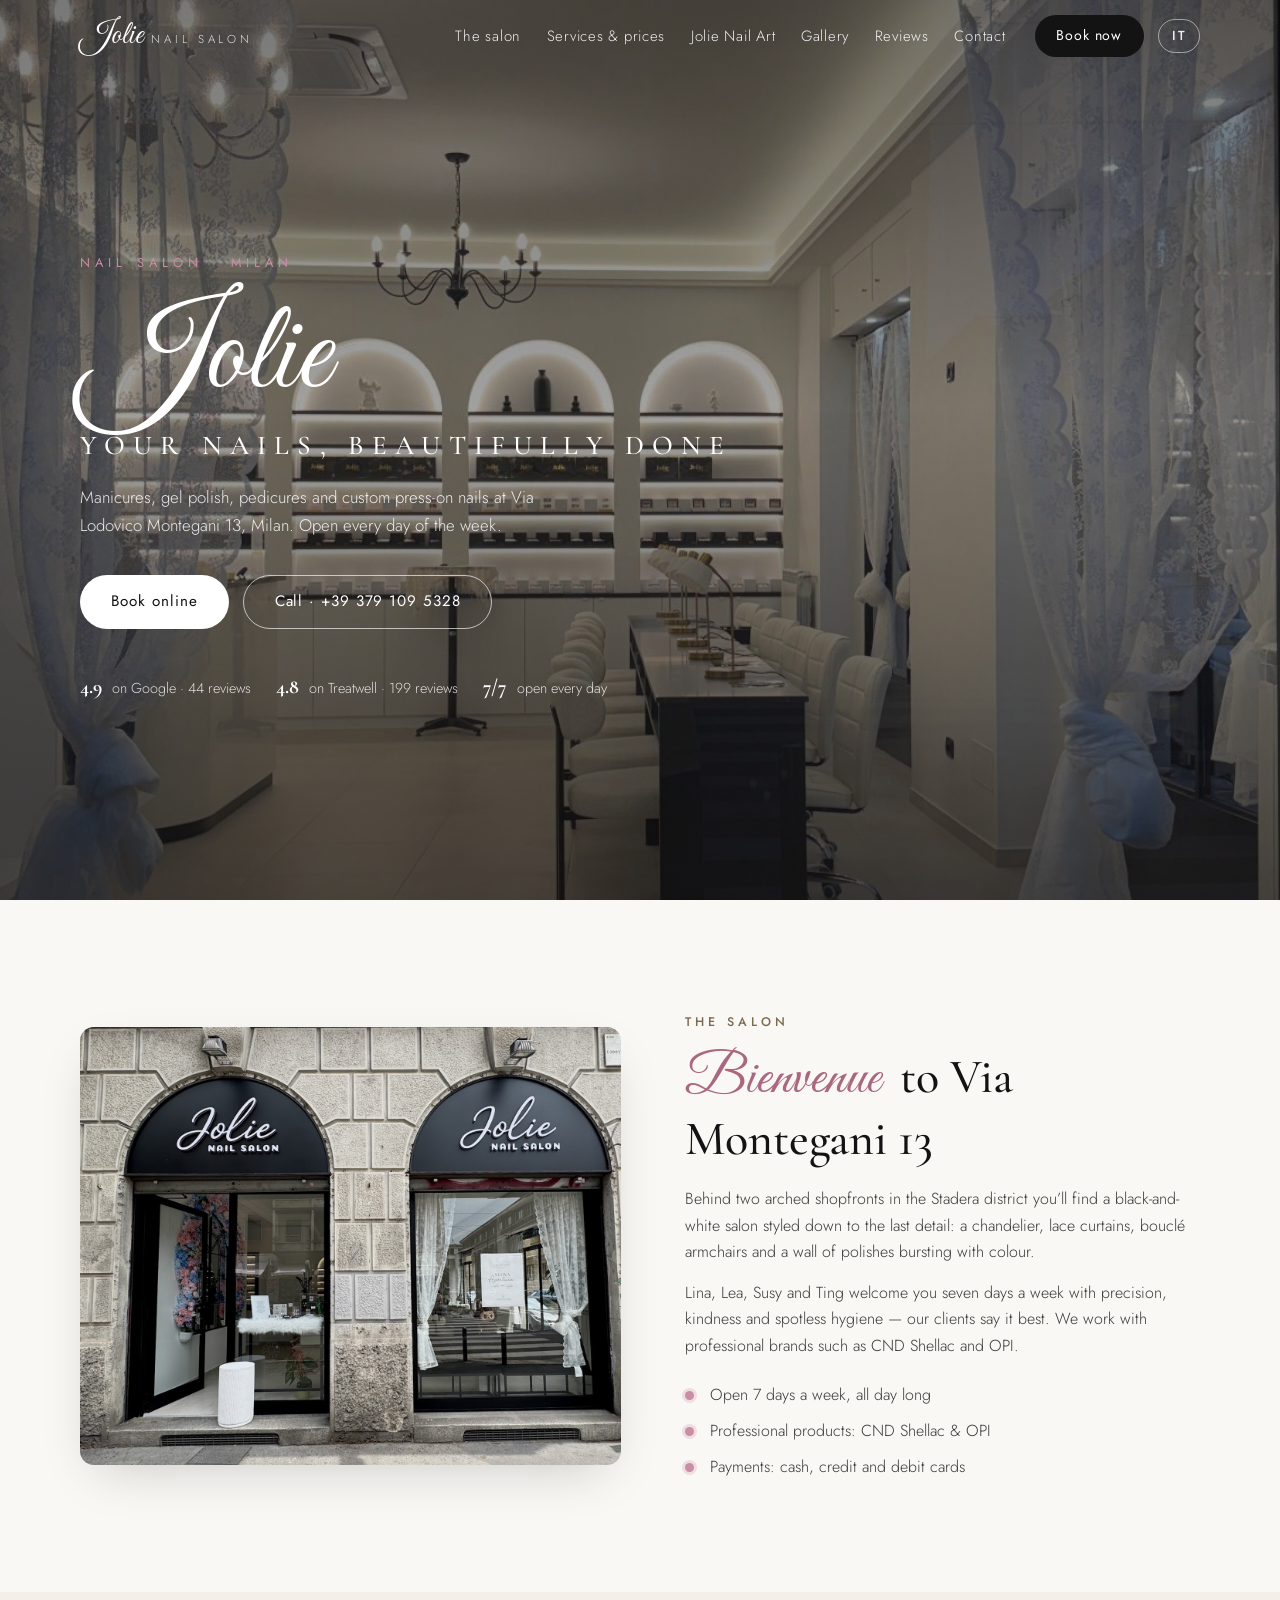
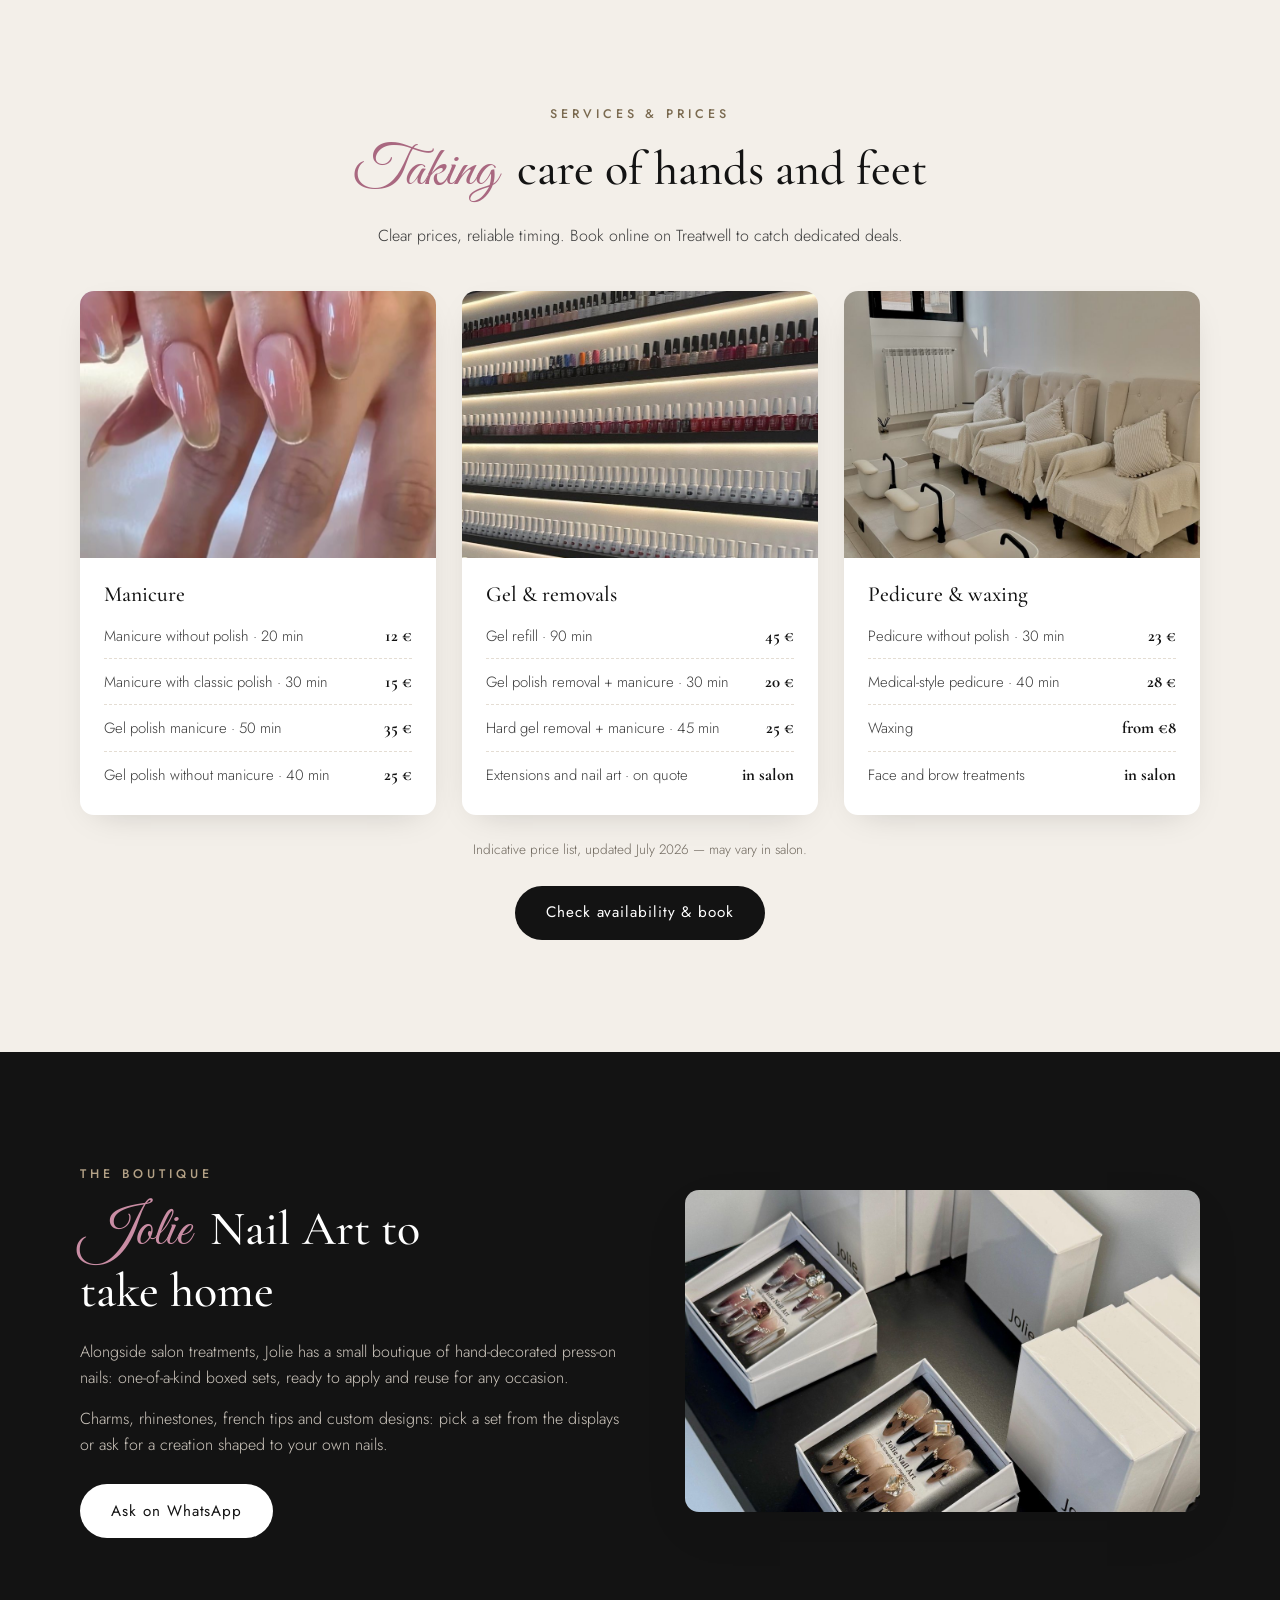
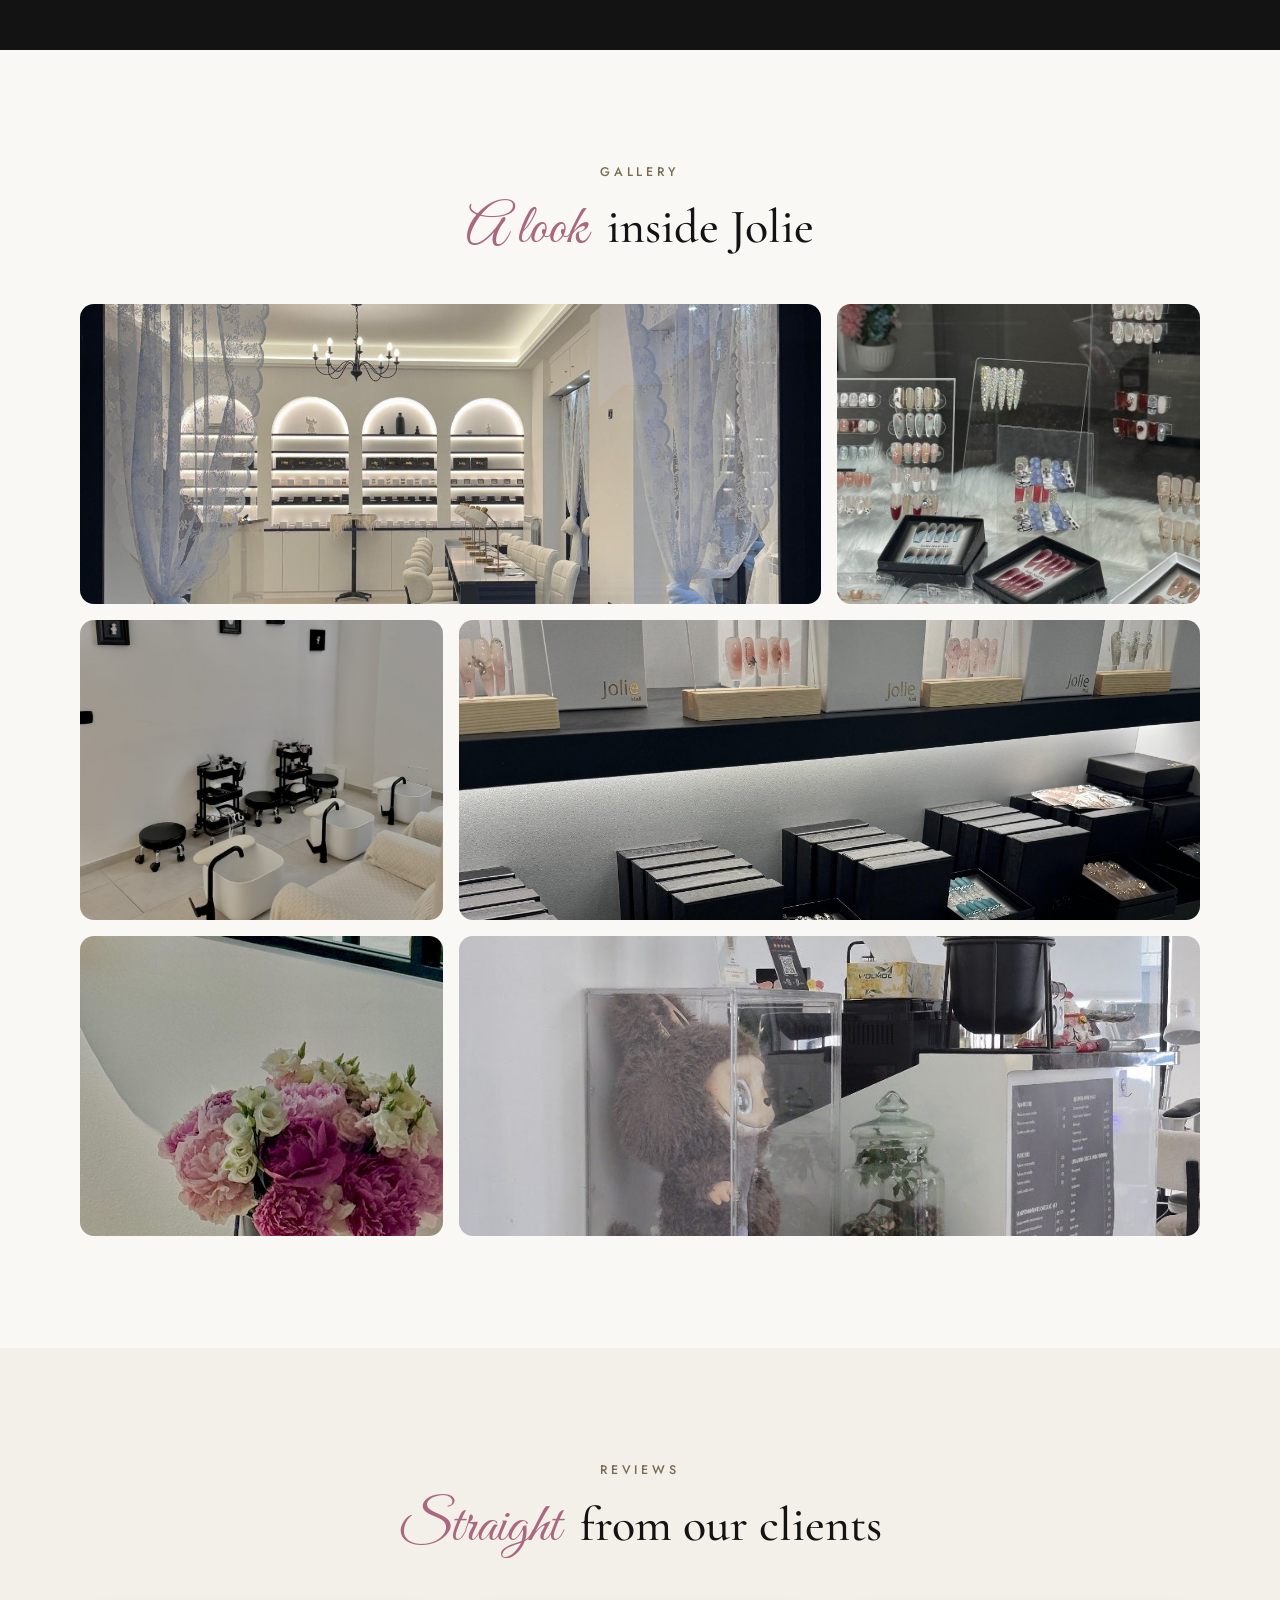
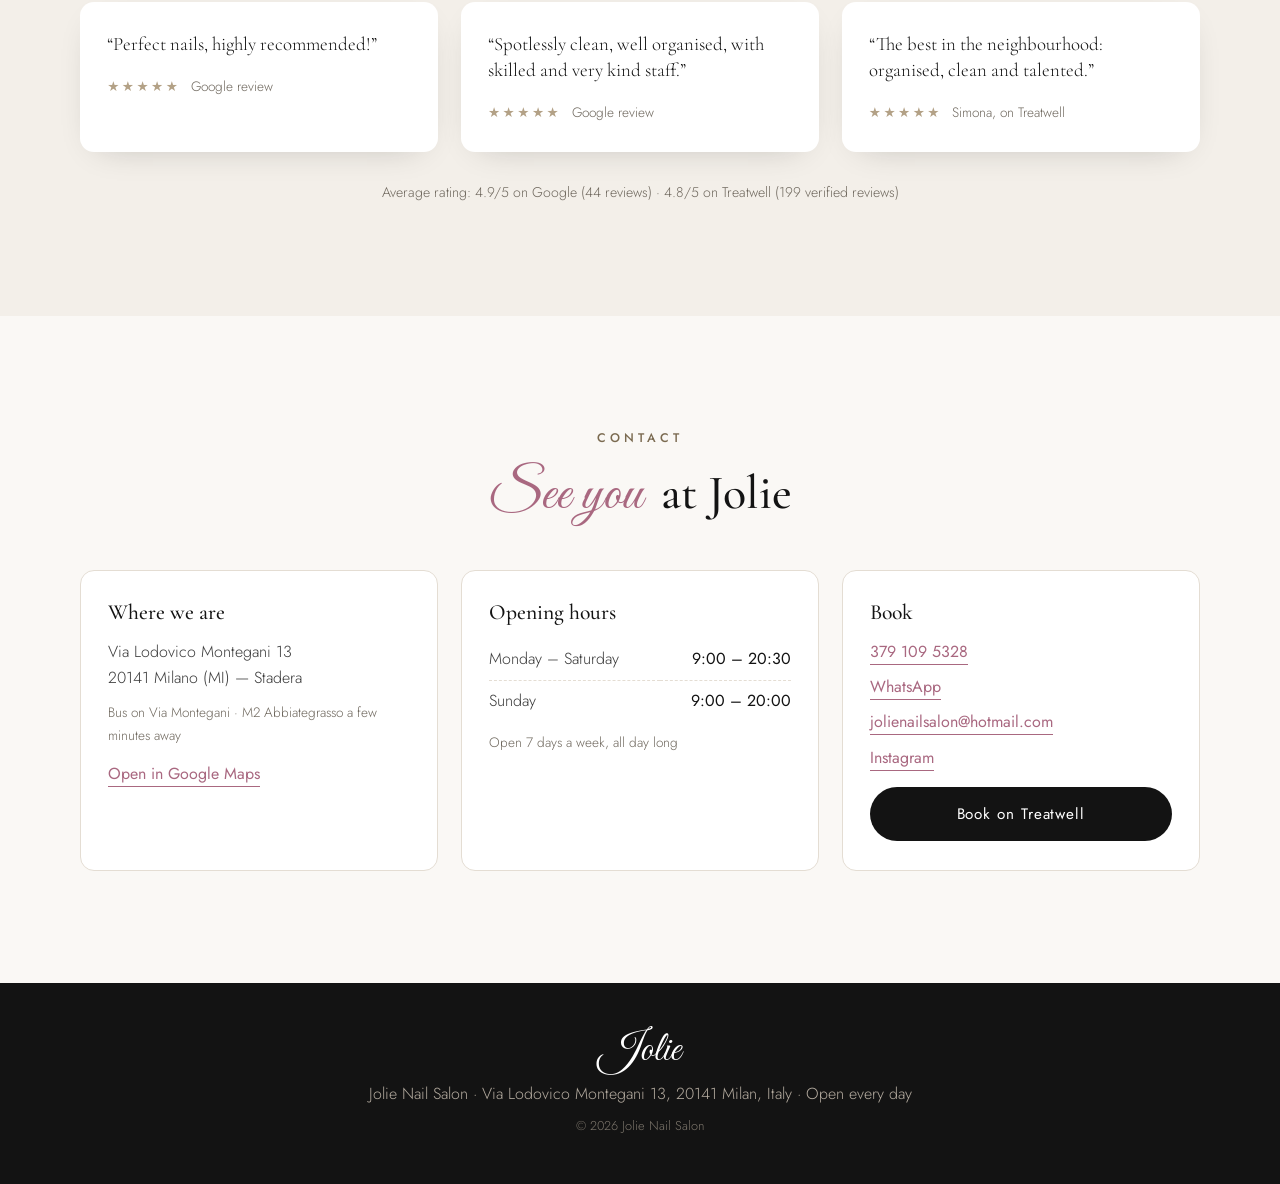
==== index.html @ e7a9a5a2 "Sito vetrina Jolie Nail Salon — prima versione Co-Authored-By: Claude Fable 5 <noreply@anthropic.com" ====
<!DOCTYPE html>
<html lang="it">
<head>
  <meta charset="UTF-8">
  <meta name="viewport" content="width=device-width, initial-scale=1.0">
  <title>Jolie Nail Salon — Manicure, semipermanente e nail art a Milano (Stadera)</title>
  <meta name="description" content="Jolie Nail Salon, via Lodovico Montegani 13, Milano. Manicure, semipermanente, pedicure, refill gel e press-on personalizzate. Aperto 7 giorni su 7: lun–sab 9:00–20:30, dom 9:00–20:00.">
  <link rel="canonical" href="https://rotenzark.github.io/jolie-nail-salon/">

  <meta property="og:type" content="website">
  <meta property="og:title" content="Jolie Nail Salon — Milano">
  <meta property="og:description" content="Manicure, semipermanente, pedicure e nail art in via Lodovico Montegani 13, Milano. Aperto tutti i giorni.">
  <meta property="og:url" content="https://rotenzark.github.io/jolie-nail-salon/">
  <meta property="og:image" content="https://rotenzark.github.io/jolie-nail-salon/assets/img/og.jpg">
  <meta property="og:locale" content="it_IT">
  <meta name="twitter:card" content="summary_large_image">
  <meta name="twitter:title" content="Jolie Nail Salon — Milano">
  <meta name="twitter:description" content="Manicure, semipermanente, pedicure e nail art in via Lodovico Montegani 13, Milano. Aperto tutti i giorni.">
  <meta name="twitter:image" content="https://rotenzark.github.io/jolie-nail-salon/assets/img/og.jpg">

  <link rel="icon" href="assets/img/favicon.svg" type="image/svg+xml">
  <link rel="icon" href="assets/img/favicon-32.png" type="image/png" sizes="32x32">
  <link rel="apple-touch-icon" href="assets/img/apple-touch-icon.png">

  <link rel="preconnect" href="https://fonts.googleapis.com">
  <link rel="preconnect" href="https://fonts.gstatic.com" crossorigin>
  <link href="https://fonts.googleapis.com/css2?family=Cormorant+Garamond:ital,wght@0,400;0,500;0,600;1,400&family=Great+Vibes&family=Jost:wght@300;400;500&display=swap" rel="stylesheet">

  <link rel="stylesheet" href="css/style.css?v=1">

  <script type="application/ld+json">
  {
    "@context": "https://schema.org",
    "@type": "NailSalon",
    "name": "Jolie Nail Salon",
    "image": "https://rotenzark.github.io/jolie-nail-salon/assets/img/vetrina.jpg",
    "url": "https://rotenzark.github.io/jolie-nail-salon/",
    "telephone": "+393791095328",
    "email": "jolienailsalon@hotmail.com",
    "priceRange": "€€",
    "address": {
      "@type": "PostalAddress",
      "streetAddress": "Via Lodovico Montegani 13",
      "addressLocality": "Milano",
      "postalCode": "20141",
      "addressRegion": "MI",
      "addressCountry": "IT"
    },
    "geo": { "@type": "GeoCoordinates", "latitude": 45.436305, "longitude": 9.1783489 },
    "openingHoursSpecification": [
      { "@type": "OpeningHoursSpecification", "dayOfWeek": ["Monday","Tuesday","Wednesday","Thursday","Friday","Saturday"], "opens": "09:00", "closes": "20:30" },
      { "@type": "OpeningHoursSpecification", "dayOfWeek": "Sunday", "opens": "09:00", "closes": "20:00" }
    ],
    "sameAs": [
      "https://www.instagram.com/jolie_nail_salon/",
      "https://www.treatwell.it/salone/jolie-nail-salon/"
    ]
  }
  </script>
</head>
<body>

<a class="skip-link" href="#top" data-i18n="skip">Salta al contenuto</a>

<header class="header" id="header">
  <nav class="nav container" aria-label="Principale" data-i18n-aria="nav.main">
    <a class="brand" href="#top" aria-label="Jolie Nail Salon — inizio pagina" data-i18n-aria="nav.brand">
      <span class="brand-script">Jolie</span>
      <span class="brand-sub">nail salon</span>
    </a>
    <button class="burger" id="burger" aria-expanded="false" aria-controls="menu" aria-label="Apri il menu">
      <span></span><span></span><span></span>
    </button>
    <div class="menu" id="menu" hidden>
      <ul class="menu-list">
        <li><a href="#salone" data-i18n="nav.salon">Il salone</a></li>
        <li><a href="#servizi" data-i18n="nav.services">Servizi &amp; listino</a></li>
        <li><a href="#nailart" data-i18n="nav.nailart">Jolie Nail Art</a></li>
        <li><a href="#galleria" data-i18n="nav.gallery">Galleria</a></li>
        <li><a href="#recensioni" data-i18n="nav.reviews">Recensioni</a></li>
        <li><a href="#contatti" data-i18n="nav.contact">Contatti</a></li>
      </ul>
      <div class="menu-actions">
        <a class="btn btn-small btn-dark" href="https://www.treatwell.it/salone/jolie-nail-salon/" target="_blank" rel="noopener" data-i18n="nav.book">Prenota</a>
        <button class="lang-toggle" id="lang-toggle" aria-label="Switch to English">EN</button>
      </div>
    </div>
  </nav>
</header>

<main id="top" tabindex="-1">

  <!-- ============ HERO ============ -->
  <section class="hero">
    <div class="hero-bg" role="img" aria-label="L'interno di Jolie Nail Salon: lampadario, nicchie ad arco e postazioni manicure" data-i18n-aria="hero.imgalt"></div>
    <div class="hero-veil"></div>
    <div class="hero-content container">
      <p class="hero-kicker" data-i18n="hero.kicker">Nail salon · Milano</p>
      <h1 class="hero-title">
        <span class="hero-script">Jolie</span>
        <span class="hero-caps" data-i18n="hero.sub">le tue unghie, fatte ad arte</span>
      </h1>
      <p class="hero-lead" data-i18n="hero.lead">Manicure, semipermanente, pedicure e press-on personalizzate in via Lodovico Montegani 13, a due passi da viale Da Cermenate. Aperto tutti i giorni.</p>
      <div class="hero-cta">
        <a class="btn btn-light" href="https://www.treatwell.it/salone/jolie-nail-salon/" target="_blank" rel="noopener" data-i18n="hero.book">Prenota online</a>
        <a class="btn btn-ghost" href="tel:+393791095328" data-i18n="hero.call">Chiama · 379 109 5328</a>
      </div>
      <ul class="hero-badges">
        <li><strong data-i18n="hero.n1">4,9</strong> <span data-i18n="hero.google">su Google · 44 recensioni</span></li>
        <li><strong data-i18n="hero.n2">4,8</strong> <span data-i18n="hero.treatwell">su Treatwell · 199 recensioni</span></li>
        <li><strong>7/7</strong> <span data-i18n="hero.open">aperto tutti i giorni</span></li>
      </ul>
    </div>
  </section>

  <!-- ============ IL SALONE ============ -->
  <section class="section" id="salone">
    <div class="container split">
      <figure class="split-media reveal">
        <img src="assets/img/vetrina.jpg?v=1" alt="La doppia vetrina di Jolie Nail Salon in via Lodovico Montegani, con le insegne nere ad arco" data-i18n-alt="salon.imgalt" width="1400" height="1136" loading="lazy">
      </figure>
      <div class="split-text">
        <p class="eyebrow reveal" data-i18n="salon.eyebrow">Il salone</p>
        <h2 class="reveal"><span class="script-accent">Bienvenue</span> <span data-i18n="salon.title">in via Montegani 13</span></h2>
        <p class="reveal" data-i18n="salon.p1">Dietro le due vetrine ad arco del quartiere Stadera c'è un salone bianco e nero curato in ogni dettaglio: lampadario, tende di pizzo, poltrone in bouclé e un muro di smalti che sembra una cartoleria dei colori.</p>
        <p class="reveal" data-i18n="salon.p2">Lina, Lea, Susy e Ting ti accolgono sette giorni su sette con precisione, gentilezza e un'igiene impeccabile — lo dicono le clienti, prima di noi. Lavoriamo con marchi professionali come CND Shellac e OPI.</p>
        <ul class="feature-list reveal">
          <li data-i18n="salon.f1">Aperto 7 giorni su 7, orario continuato</li>
          <li data-i18n="salon.f2">Prodotti professionali CND Shellac &amp; OPI</li>
          <li data-i18n="salon.f3">Pagamenti: contanti, carte di credito e debito</li>
        </ul>
      </div>
    </div>
  </section>

  <!-- ============ SERVIZI ============ -->
  <section class="section section-alt" id="servizi">
    <div class="container">
      <p class="eyebrow center reveal" data-i18n="services.eyebrow">Servizi &amp; listino</p>
      <h2 class="center reveal"><span class="script-accent" data-i18n="services.script">Prendersi</span> <span data-i18n="services.title">cura di mani e piedi</span></h2>
      <p class="section-intro center reveal" data-i18n="services.intro">Prezzi chiari e tempi certi. Prenotando online su Treatwell trovi spesso promozioni dedicate.</p>

      <div class="services-grid">
        <article class="service-card reveal">
          <figure class="service-media">
            <img src="assets/img/manicure.jpg?v=1" alt="Manicure finita: unghie a mandorla effetto naturale lucido" data-i18n-alt="services.c1.imgalt" width="720" height="900" loading="lazy">
          </figure>
          <div class="service-body">
            <h3 data-i18n="services.c1.title">Manicure</h3>
            <ul class="price-list">
              <li><span data-i18n="services.c1.r1">Manicure senza smalto · 20 min</span><strong>12&nbsp;€</strong></li>
              <li><span data-i18n="services.c1.r2">Manicure con smalto classico · 30 min</span><strong>15&nbsp;€</strong></li>
              <li><span data-i18n="services.c1.r3">Manicure semipermanente · 50 min</span><strong>35&nbsp;€</strong></li>
              <li><span data-i18n="services.c1.r4">Semipermanente senza manicure · 40 min</span><strong>25&nbsp;€</strong></li>
            </ul>
          </div>
        </article>

        <article class="service-card reveal">
          <figure class="service-media">
            <img src="assets/img/smalti.jpg?v=1" alt="Il muro degli smalti del salone, con centinaia di colori in gel" data-i18n-alt="services.c2.imgalt" width="800" height="800" loading="lazy">
          </figure>
          <div class="service-body">
            <h3 data-i18n="services.c2.title">Gel &amp; rimozioni</h3>
            <ul class="price-list">
              <li><span data-i18n="services.c2.r1">Refill gel · 90 min</span><strong>45&nbsp;€</strong></li>
              <li><span data-i18n="services.c2.r2">Rimozione semipermanente + manicure · 30 min</span><strong>20&nbsp;€</strong></li>
              <li><span data-i18n="services.c2.r3">Rimozione gel + manicure · 45 min</span><strong>25&nbsp;€</strong></li>
              <li><span data-i18n="services.c2.r4">Ricostruzione e nail art · su preventivo</span><strong data-i18n="services.ask">in salone</strong></li>
            </ul>
          </div>
        </article>

        <article class="service-card reveal">
          <figure class="service-media">
            <img src="assets/img/pedicure.jpg?v=1" alt="L'angolo pedicure: poltrone imbottite color crema con vaschette bianche" data-i18n-alt="services.c3.imgalt" width="900" height="1125" loading="lazy">
          </figure>
          <div class="service-body">
            <h3 data-i18n="services.c3.title">Pedicure &amp; cera</h3>
            <ul class="price-list">
              <li><span data-i18n="services.c3.r1">Pedicure senza smalto · 30 min</span><strong>23&nbsp;€</strong></li>
              <li><span data-i18n="services.c3.r2">Pedicure curativo · 40 min</span><strong>28&nbsp;€</strong></li>
              <li><span data-i18n="services.c3.r3">Epilazione a cera</span><strong data-i18n="services.c3.r3p">da 8&nbsp;€</strong></li>
              <li><span data-i18n="services.c3.r4">Trattamenti viso e sopracciglia</span><strong data-i18n="services.ask2">in salone</strong></li>
            </ul>
          </div>
        </article>
      </div>

      <p class="services-note center reveal" data-i18n="services.note">Listino indicativo aggiornato a luglio 2026 — può variare in salone.</p>
      <div class="center reveal">
        <a class="btn btn-dark" href="https://www.treatwell.it/salone/jolie-nail-salon/" target="_blank" rel="noopener" data-i18n="services.cta">Vedi disponibilità e prenota</a>
      </div>
    </div>
  </section>

  <!-- ============ JOLIE NAIL ART (PRESS-ON) ============ -->
  <section class="section section-dark" id="nailart">
    <div class="container split split-reverse">
      <figure class="split-media reveal">
        <img src="assets/img/boutique.jpg?v=1" alt="Cofanetti Jolie Nail Art con set di press-on decorate a mano" data-i18n-alt="nailart.imgalt" width="1280" height="800" loading="lazy">
      </figure>
      <div class="split-text">
        <p class="eyebrow reveal" data-i18n="nailart.eyebrow">La boutique</p>
        <h2 class="reveal"><span class="script-accent script-light">Jolie</span> <span data-i18n="nailart.title">Nail Art da portare&nbsp;via</span></h2>
        <p class="reveal" data-i18n="nailart.p1">Oltre ai trattamenti al tavolo, da Jolie trovi una piccola boutique di press-on decorate a mano: set unici in cofanetto, pronti da applicare e riutilizzare per ogni occasione.</p>
        <p class="reveal" data-i18n="nailart.p2">Charms, strass, french e disegni su misura: scegli un set dagli espositori o chiedi una creazione personalizzata sulla forma delle tue unghie.</p>
        <a class="btn btn-light reveal" href="https://wa.me/393791095328?text=Ciao%20Jolie!%20Vorrei%20informazioni%20sui%20set%20press-on%20Jolie%20Nail%20Art." target="_blank" rel="noopener" data-i18n="nailart.cta">Chiedi info su WhatsApp</a>
      </div>
    </div>
  </section>

  <!-- ============ GALLERIA ============ -->
  <section class="section" id="galleria">
    <div class="container">
      <p class="eyebrow center reveal" data-i18n="gallery.eyebrow">Galleria</p>
      <h2 class="center reveal"><span class="script-accent" data-i18n="gallery.script">Uno sguardo</span> <span data-i18n="gallery.title">dentro Jolie</span></h2>
      <div class="gallery">
        <figure class="reveal"><img src="assets/img/hero.jpg?v=1" alt="La sala principale con lampadario e nicchie ad arco illuminate" data-i18n-alt="gallery.a1" width="1280" height="800" loading="lazy"></figure>
        <figure class="reveal"><img src="assets/img/nailart.jpg?v=1" alt="Espositori con decine di set di press-on decorate" data-i18n-alt="gallery.a2" width="800" height="800" loading="lazy"></figure>
        <figure class="reveal"><img src="assets/img/relax.jpg?v=1" alt="La zona pedicure con vaschette bianche e quadretti neri alle pareti" data-i18n-alt="gallery.a3" width="900" height="975" loading="lazy"></figure>
        <figure class="reveal"><img src="assets/img/scaffali.jpg?v=1" alt="Scaffali neri con i cofanetti e gli espositori Jolie Nail" data-i18n-alt="gallery.a5" width="1280" height="800" loading="lazy"></figure>
        <figure class="reveal"><img src="assets/img/fiori.jpg?v=1" alt="Un vaso di peonie rosa davanti alla parete bianca del salone" data-i18n-alt="gallery.a4" width="640" height="800" loading="lazy"></figure>
        <figure class="reveal"><img src="assets/img/reception.jpg?v=1" alt="Il bancone della reception con orchidea e listino dei servizi" data-i18n-alt="gallery.a6" width="900" height="1200" loading="lazy"></figure>
      </div>
    </div>
  </section>

  <!-- ============ RECENSIONI ============ -->
  <section class="section section-alt" id="recensioni">
    <div class="container">
      <p class="eyebrow center reveal" data-i18n="reviews.eyebrow">Recensioni</p>
      <h2 class="center reveal"><span class="script-accent" data-i18n="reviews.script">Parola</span> <span data-i18n="reviews.title">alle clienti</span></h2>
      <div class="reviews-grid">
        <blockquote class="review reveal">
          <p>&ldquo;<span data-i18n="reviews.q1">Unghie perfette, super consigliato!</span>&rdquo;</p>
          <footer><span class="stars" aria-hidden="true">★★★★★</span> <cite data-i18n="reviews.s1">recensione su Google</cite></footer>
        </blockquote>
        <blockquote class="review reveal">
          <p>&ldquo;<span data-i18n="reviews.q2">Posto pulitissimo, molto organizzato, personale competente e molto gentile.</span>&rdquo;</p>
          <footer><span class="stars" aria-hidden="true">★★★★★</span> <cite data-i18n="reviews.s2">recensione su Google</cite></footer>
        </blockquote>
        <blockquote class="review reveal">
          <p>&ldquo;<span data-i18n="reviews.q3">Il migliore nel quartiere: organizzati, puliti e bravi.</span>&rdquo;</p>
          <footer><span class="stars" aria-hidden="true">★★★★★</span> <cite data-i18n="reviews.s3">Simona, su Treatwell</cite></footer>
        </blockquote>
      </div>
      <p class="reviews-meta center reveal" data-i18n="reviews.meta">Valutazione media: 4,9/5 su Google (44 recensioni) · 4,8/5 su Treatwell (199 recensioni verificate)</p>
    </div>
  </section>

  <!-- ============ CONTATTI ============ -->
  <section class="section" id="contatti">
    <div class="container">
      <p class="eyebrow center reveal" data-i18n="contact.eyebrow">Contatti</p>
      <h2 class="center reveal"><span class="script-accent" data-i18n="contact.script">Ti aspettiamo</span> <span data-i18n="contact.title">da Jolie</span></h2>
      <div class="contact-grid">
        <div class="contact-card reveal">
          <h3 data-i18n="contact.where">Dove siamo</h3>
          <p>Via Lodovico Montegani 13<br>20141 Milano (MI) — Stadera</p>
          <p class="contact-hint" data-i18n="contact.transit">Bus in via Montegani · M2 Abbiategrasso a pochi minuti</p>
          <a class="text-link" href="https://www.google.com/maps/search/?api=1&amp;query=Jolie%20nail%20salon%20Via%20Lodovico%20Montegani%2013%20Milano" target="_blank" rel="noopener" data-i18n="contact.maps">Apri in Google Maps</a>
        </div>
        <div class="contact-card reveal">
          <h3 data-i18n="contact.hours">Orari</h3>
          <table class="hours-table">
            <tr><th scope="row" data-i18n="contact.monsat">Lunedì – Sabato</th><td>9:00 – 20:30</td></tr>
            <tr><th scope="row" data-i18n="contact.sun">Domenica</th><td>9:00 – 20:00</td></tr>
          </table>
          <p class="contact-hint" data-i18n="contact.always">Aperto 7 giorni su 7, orario continuato</p>
        </div>
        <div class="contact-card reveal">
          <h3 data-i18n="contact.book">Prenota</h3>
          <ul class="contact-list">
            <li><a class="text-link" href="tel:+393791095328">379 109 5328</a></li>
            <li><a class="text-link" href="https://wa.me/393791095328" target="_blank" rel="noopener">WhatsApp</a></li>
            <li><a class="text-link" href="mailto:jolienailsalon@hotmail.com">jolienailsalon@hotmail.com</a></li>
            <li><a class="text-link" href="https://www.instagram.com/jolie_nail_salon/" target="_blank" rel="noopener">Instagram</a></li>
          </ul>
          <a class="btn btn-dark btn-block" href="https://www.treatwell.it/salone/jolie-nail-salon/" target="_blank" rel="noopener" data-i18n="contact.cta">Prenota su Treatwell</a>
        </div>
      </div>
    </div>
  </section>

</main>

<footer class="footer">
  <div class="container footer-inner">
    <p class="brand-script footer-script">Jolie</p>
    <p data-i18n="footer.line">Jolie Nail Salon · Via Lodovico Montegani 13, 20141 Milano · Aperto tutti i giorni</p>
    <p class="footer-small">© <span id="year">2026</span> Jolie Nail Salon</p>
  </div>
</footer>

<script src="js/main.js?v=1"></script>
</body>
</html>
---- css/style.css ----
/* ============================================================
   Jolie Nail Salon — stile
   Palette: porcellana / nero insegna / rosa peonia / champagne
   ============================================================ */

:root {
  --porcelain: #faf8f5;
  --ivory: #f3efe9;
  --ink: #131313;
  --ink-soft: #3a3a3a;
  --blush: #c98da4;
  --blush-deep: #a96880;
  --champagne: #b3a186;
  --champagne-deep: #7a6a50;
  --muted: #6e675d;
  --line: #e4ddd3;
  --white: #ffffff;
  --shadow: 0 18px 50px -18px rgba(19, 19, 19, .22);
  --radius: 14px;
  --font-body: "Jost", system-ui, sans-serif;
  --font-serif: "Cormorant Garamond", Georgia, serif;
  --font-script: "Great Vibes", cursive;
}

/* ---------- Reset ---------- */
*, *::before, *::after { box-sizing: border-box; margin: 0; padding: 0; }
html { scroll-behavior: smooth; scroll-padding-top: 84px; }
body {
  font-family: var(--font-body);
  font-weight: 300;
  color: var(--ink-soft);
  background: var(--porcelain);
  line-height: 1.65;
  -webkit-font-smoothing: antialiased;
}
img { max-width: 100%; height: auto; display: block; }
a { color: inherit; }
ul { list-style: none; }
button { font: inherit; background: none; border: none; cursor: pointer; color: inherit; }

.container { width: min(1120px, 92%); margin-inline: auto; }

/* ---------- Accessibilità ---------- */
.skip-link {
  position: absolute; left: -9999px; top: 0; z-index: 200;
  background: var(--ink); color: var(--white); padding: .7rem 1.2rem;
  text-decoration: none;
}
.skip-link:focus { left: 0; }

:focus-visible { outline: 2px solid var(--blush-deep); outline-offset: 3px; }

/* ---------- Tipografia ---------- */
h1, h2, h3 { font-family: var(--font-serif); font-weight: 500; color: var(--ink); line-height: 1.15; }
h2 { font-size: clamp(2rem, 4.5vw, 3rem); margin-bottom: 1.2rem; }
h3 { font-size: 1.35rem; }

.script-accent {
  font-family: var(--font-script);
  font-weight: 400;
  font-size: 1.18em;
  color: var(--blush-deep);
  margin-right: .15em;
}
.script-light { color: var(--blush); }

.eyebrow {
  font-size: .78rem; letter-spacing: .32em; text-transform: uppercase;
  color: var(--champagne-deep); font-weight: 500; margin-bottom: .9rem;
}
.center { text-align: center; }
.section-intro { max-width: 560px; margin: 0 auto 2.5rem; }

/* ---------- Bottoni ---------- */
.btn {
  display: inline-block; padding: .85rem 1.9rem; border-radius: 999px;
  font-weight: 400; font-size: .95rem; letter-spacing: .06em;
  text-decoration: none; transition: transform .25s ease, box-shadow .25s ease, background-color .25s ease, color .25s ease;
  border: 1px solid transparent;
}
.btn:hover { transform: translateY(-2px); }
.btn-dark { background: var(--ink); color: var(--white); }
.btn-dark:hover { box-shadow: var(--shadow); }
.btn-light { background: var(--white); color: var(--ink); }
.btn-light:hover { box-shadow: 0 12px 34px -12px rgba(0, 0, 0, .45); }
.btn-ghost { border-color: rgba(255, 255, 255, .65); color: var(--white); }
.btn-ghost:hover { background: rgba(255, 255, 255, .12); }
.btn-small { padding: .55rem 1.3rem; font-size: .88rem; }
.btn-block { display: block; text-align: center; margin-top: 1rem; }

.text-link {
  color: var(--blush-deep); text-decoration: none; font-weight: 400;
  border-bottom: 1px solid currentColor; padding-bottom: 1px;
}
.text-link:hover { color: var(--ink); }

/* ---------- Header ---------- */
.header {
  position: fixed; inset: 0 0 auto 0; z-index: 100;
  background: rgba(250, 248, 245, 0);
  transition: background-color .3s ease, box-shadow .3s ease;
}
.header.scrolled {
  background: rgba(250, 248, 245, .94);
  box-shadow: 0 1px 0 var(--line);
  backdrop-filter: blur(10px);
}
/* col menu aperto niente blur: backdrop-filter creerebbe un containing block
   che imprigiona il menu (position:fixed) dentro il box dell'header */
.header.menu-open { backdrop-filter: none; -webkit-backdrop-filter: none; }
/* senza JS la classe .scrolled non arriva mai: header sempre opaco e leggibile */
html:not(.js) .header { background: rgba(250, 248, 245, .94); box-shadow: 0 1px 0 var(--line); }
html:not(.js) .brand-script { color: var(--ink); }
html:not(.js) .brand-sub { color: var(--ink-soft); }
html:not(.js) .menu-list a { color: var(--ink-soft); }
html:not(.js) .lang-toggle { color: var(--ink); border-color: var(--ink); }
html:not(.js) .burger span { background: var(--ink); }
.nav { display: flex; align-items: center; justify-content: space-between; min-height: 72px; }

.brand { display: flex; align-items: baseline; gap: .5rem; text-decoration: none; }
.brand-script {
  font-family: var(--font-script); font-size: 2rem; line-height: 1;
  color: var(--white); transition: color .3s ease;
}
.brand-sub {
  font-size: .72rem; letter-spacing: .34em; text-transform: uppercase;
  color: rgba(255, 255, 255, .85); transition: color .3s ease;
}
.header.scrolled .brand-script,
.header.menu-open .brand-script { color: var(--ink); }
.header.scrolled .brand-sub,
.header.menu-open .brand-sub { color: var(--ink-soft); }

.menu-list { display: flex; gap: 1.6rem; }
.menu-list a {
  text-decoration: none; font-size: .93rem; letter-spacing: .05em;
  color: rgba(255, 255, 255, .92); transition: color .25s ease;
}
.header.scrolled .menu-list a { color: var(--ink-soft); }
.menu-list a:hover { color: var(--blush); }
.menu { display: flex; align-items: center; gap: 1.8rem; }
.menu[hidden] { display: none; }
.menu-actions { display: flex; align-items: center; gap: .9rem; }

.lang-toggle {
  font-size: .82rem; letter-spacing: .12em; font-weight: 500;
  color: rgba(255, 255, 255, .9); border: 1px solid rgba(255, 255, 255, .5);
  border-radius: 999px; padding: .35rem .8rem;
  transition: color .25s ease, border-color .25s ease, background-color .25s ease;
}
.header.scrolled .lang-toggle,
.header.menu-open .lang-toggle { color: var(--ink); border-color: var(--ink); }
.lang-toggle:hover { background: var(--blush); border-color: var(--blush); color: var(--white); }

.burger { display: none; position: relative; z-index: 120; width: 44px; height: 44px; }
.burger span {
  display: block; width: 24px; height: 2px; margin: 5px auto;
  background: var(--white); transition: transform .3s ease, opacity .3s ease, background-color .3s ease;
}
.header.scrolled .burger span, .header.menu-open .burger span { background: var(--ink); }
.burger[aria-expanded="true"] span:nth-child(1) { transform: translateY(7px) rotate(45deg); }
.burger[aria-expanded="true"] span:nth-child(2) { opacity: 0; }
.burger[aria-expanded="true"] span:nth-child(3) { transform: translateY(-7px) rotate(-45deg); }

/* ---------- Hero ---------- */
.hero {
  position: relative; display: flex; align-items: center;
  min-height: 100vh; min-height: 100svh;
  color: var(--white);
}
.hero-bg {
  position: absolute; inset: 0;
  background: url("../assets/img/hero.jpg?v=1") center 65% / cover no-repeat #1a1714;
}
.hero-veil {
  position: absolute; inset: 0;
  background: linear-gradient(180deg, rgba(12, 10, 9, .55) 0%, rgba(12, 10, 9, .38) 45%, rgba(12, 10, 9, .72) 100%);
}
.hero-content { position: relative; z-index: 1; padding: 8rem 0 4.5rem; }
.hero-kicker {
  font-size: .8rem; letter-spacing: .4em; text-transform: uppercase;
  color: var(--blush); margin-bottom: 1rem; font-weight: 400;
}
.hero-title { display: flex; flex-direction: column; color: var(--white); }
.hero-script {
  font-family: var(--font-script); font-weight: 400;
  font-size: clamp(4.2rem, 12vw, 8rem); line-height: 1.05;
}
.hero-caps {
  font-family: var(--font-serif); font-size: clamp(1.15rem, 2.6vw, 1.7rem);
  letter-spacing: .3em; text-transform: uppercase; margin-top: .4rem;
}
.hero-lead { max-width: 520px; margin: 1.4rem 0 2.2rem; font-size: 1.05rem; color: rgba(255, 255, 255, .88); }
.hero-cta { display: flex; flex-wrap: wrap; gap: .9rem; margin-bottom: 2.6rem; }
.hero-badges { display: flex; flex-wrap: wrap; gap: 1.6rem; font-size: .9rem; color: rgba(255, 255, 255, .82); }
.hero-badges strong { font-family: var(--font-serif); font-size: 1.25rem; color: var(--white); margin-right: .35rem; }

/* ---------- Sezioni ---------- */
.section { padding: clamp(4rem, 9vw, 7rem) 0; }
.section-alt { background: var(--ivory); }
.section-dark { background: var(--ink); color: #cfc8bf; }
.section-dark h2 { color: var(--white); }
.section-dark .eyebrow { color: var(--champagne); }

/* ---------- Split ---------- */
.split { display: grid; gap: 3rem; align-items: center; }
.split-media img { border-radius: var(--radius); box-shadow: var(--shadow); }
.feature-list { margin-top: 1.4rem; display: grid; gap: .6rem; }
.feature-list li { padding-left: 1.6rem; position: relative; }
.feature-list li::before {
  content: ""; position: absolute; left: 0; top: .58em;
  width: 9px; height: 9px; border-radius: 50%;
  background: var(--blush); box-shadow: 0 0 0 3px rgba(201, 141, 164, .25);
}
.split-text p + p { margin-top: .9rem; }
.section-dark .split-text .btn { margin-top: 1.6rem; }

/* ---------- Servizi ---------- */
.services-grid { display: grid; gap: 1.6rem; margin: 2.6rem 0 1.4rem; }
.service-card {
  background: var(--white); border-radius: var(--radius); overflow: hidden;
  box-shadow: 0 10px 34px -18px rgba(19, 19, 19, .25);
  display: flex; flex-direction: column;
}
.service-media { aspect-ratio: 4 / 3; overflow: hidden; }
.service-media img { width: 100%; height: 100%; object-fit: cover; transition: transform .6s ease; }
.service-card:hover .service-media img { transform: scale(1.045); }
.service-body { padding: 1.5rem 1.5rem 1.7rem; flex: 1; }
.service-body h3 { margin-bottom: .9rem; }
.price-list { display: grid; gap: .55rem; }
.price-list li {
  display: flex; justify-content: space-between; gap: 1rem; align-items: baseline;
  font-size: .93rem; border-bottom: 1px dashed var(--line); padding-bottom: .55rem;
}
.price-list li:last-child { border-bottom: none; padding-bottom: 0; }
.price-list strong { font-family: var(--font-serif); font-size: 1.05rem; color: var(--ink); white-space: nowrap; }
.services-note { font-size: .85rem; color: var(--muted); margin-bottom: 1.6rem; }

/* ---------- Galleria ---------- */
.gallery {
  margin-top: 2.6rem;
  display: grid; gap: 1rem;
  grid-template-columns: repeat(2, 1fr);
}
.gallery figure { border-radius: var(--radius); overflow: hidden; }
.gallery img {
  width: 100%; height: 100%; object-fit: cover;
  transition: transform .6s ease;
}
.gallery figure:hover img { transform: scale(1.04); }
/* la reception è verticale: nello slot largo il taglio punta su bancone e orchidea */
.gallery figure:nth-child(6) img { object-position: center 32%; }

/* ---------- Recensioni ---------- */
.reviews-grid { display: grid; gap: 1.4rem; margin: 2.6rem 0 1.8rem; }
.review {
  background: var(--white); border-radius: var(--radius);
  padding: 1.8rem 1.7rem; box-shadow: 0 10px 34px -20px rgba(19, 19, 19, .3);
  display: flex; flex-direction: column; gap: 1.1rem;
}
.review p { font-family: var(--font-serif); font-size: 1.18rem; color: var(--ink); line-height: 1.4; }
.review footer { font-size: .85rem; color: var(--muted); }
.review cite { font-style: normal; }
.stars { color: var(--champagne); letter-spacing: .18em; margin-right: .4rem; }
.reviews-meta { font-size: .88rem; color: var(--muted); }

/* ---------- Contatti ---------- */
.contact-grid { display: grid; gap: 1.4rem; margin-top: 2.6rem; }
.contact-card {
  background: var(--white); border: 1px solid var(--line); border-radius: var(--radius);
  padding: 1.8rem 1.7rem;
}
.contact-card h3 { margin-bottom: .9rem; }
.contact-hint { font-size: .85rem; color: var(--muted); margin: .6rem 0 .9rem; }
.hours-table { width: 100%; border-collapse: collapse; }
.hours-table td, .hours-table th { padding: .45rem 0; border-bottom: 1px dashed var(--line); }
.hours-table th { text-align: left; font-weight: 300; }
.hours-table tr:last-child td, .hours-table tr:last-child th { border-bottom: none; }
.hours-table td:last-child { text-align: right; font-weight: 400; color: var(--ink); }
.contact-list { display: grid; gap: .55rem; margin-bottom: .6rem; }

/* ---------- Footer ---------- */
.footer { background: var(--ink); color: #b5aca0; padding: 3rem 0; text-align: center; }
.footer-inner { display: grid; gap: .5rem; justify-items: center; }
.footer-script { font-size: 2.6rem; color: var(--white); }
.footer-small { font-size: .8rem; color: #7d766c; }

/* ---------- Reveal (solo con JS attivo) ---------- */
.js .reveal { opacity: 0; transform: translateY(26px); transition: opacity .7s ease, transform .7s ease; }
.js .reveal.visible { opacity: 1; transform: none; }

@media (prefers-reduced-motion: reduce) {
  html { scroll-behavior: auto; }
  .js .reveal { opacity: 1; transform: none; transition: none; }
  .btn, .service-media img, .gallery img { transition: none; }
  .service-card:hover .service-media img, .gallery figure:hover img { transform: none; }
}

/* ============================================================
   Layout ≥ 720px
   ============================================================ */
@media (min-width: 720px) {
  .services-grid { grid-template-columns: repeat(3, 1fr); }
  .reviews-grid { grid-template-columns: repeat(3, 1fr); }
  .contact-grid { grid-template-columns: repeat(3, 1fr); }
  .gallery { grid-template-columns: repeat(3, 1fr); grid-auto-rows: 300px; }
  /* span [2,1] [1,2] [1,2]: tre righe piene, nessuna cella vuota */
  .gallery figure:nth-child(1) { grid-column: span 2; }
  .gallery figure:nth-child(4) { grid-column: span 2; }
  .gallery figure:nth-child(6) { grid-column: span 2; }
}

@media (min-width: 900px) {
  .split { grid-template-columns: 1.05fr 1fr; gap: 4rem; }
  .split-reverse .split-media { order: 2; }
  .split-reverse .split-text { order: 1; }
}

/* ============================================================
   Menu mobile < 1100px (sopra, la nav estesa non ci starebbe)
   ============================================================ */
@media (min-width: 1100px) {
  /* fallback senza JS: a desktop l'attributo hidden iniziale viene ignorato */
  .menu[hidden] { display: flex; }
}

@media (max-width: 1099.98px) {
  .burger { display: block; }
  .menu {
    position: fixed; inset: 0; z-index: 110;
    background: var(--porcelain);
    flex-direction: column; justify-content: center; align-items: center; gap: 2.4rem;
    text-align: center;
  }
  .menu[hidden] { display: none; }
  .menu-list { flex-direction: column; gap: 1.4rem; }
  .menu-list a {
    color: var(--ink); font-family: var(--font-serif); font-size: 1.55rem;
  }
  .menu-actions { flex-direction: column; gap: 1.1rem; }
  .lang-toggle { color: var(--ink); border-color: var(--ink); }
}
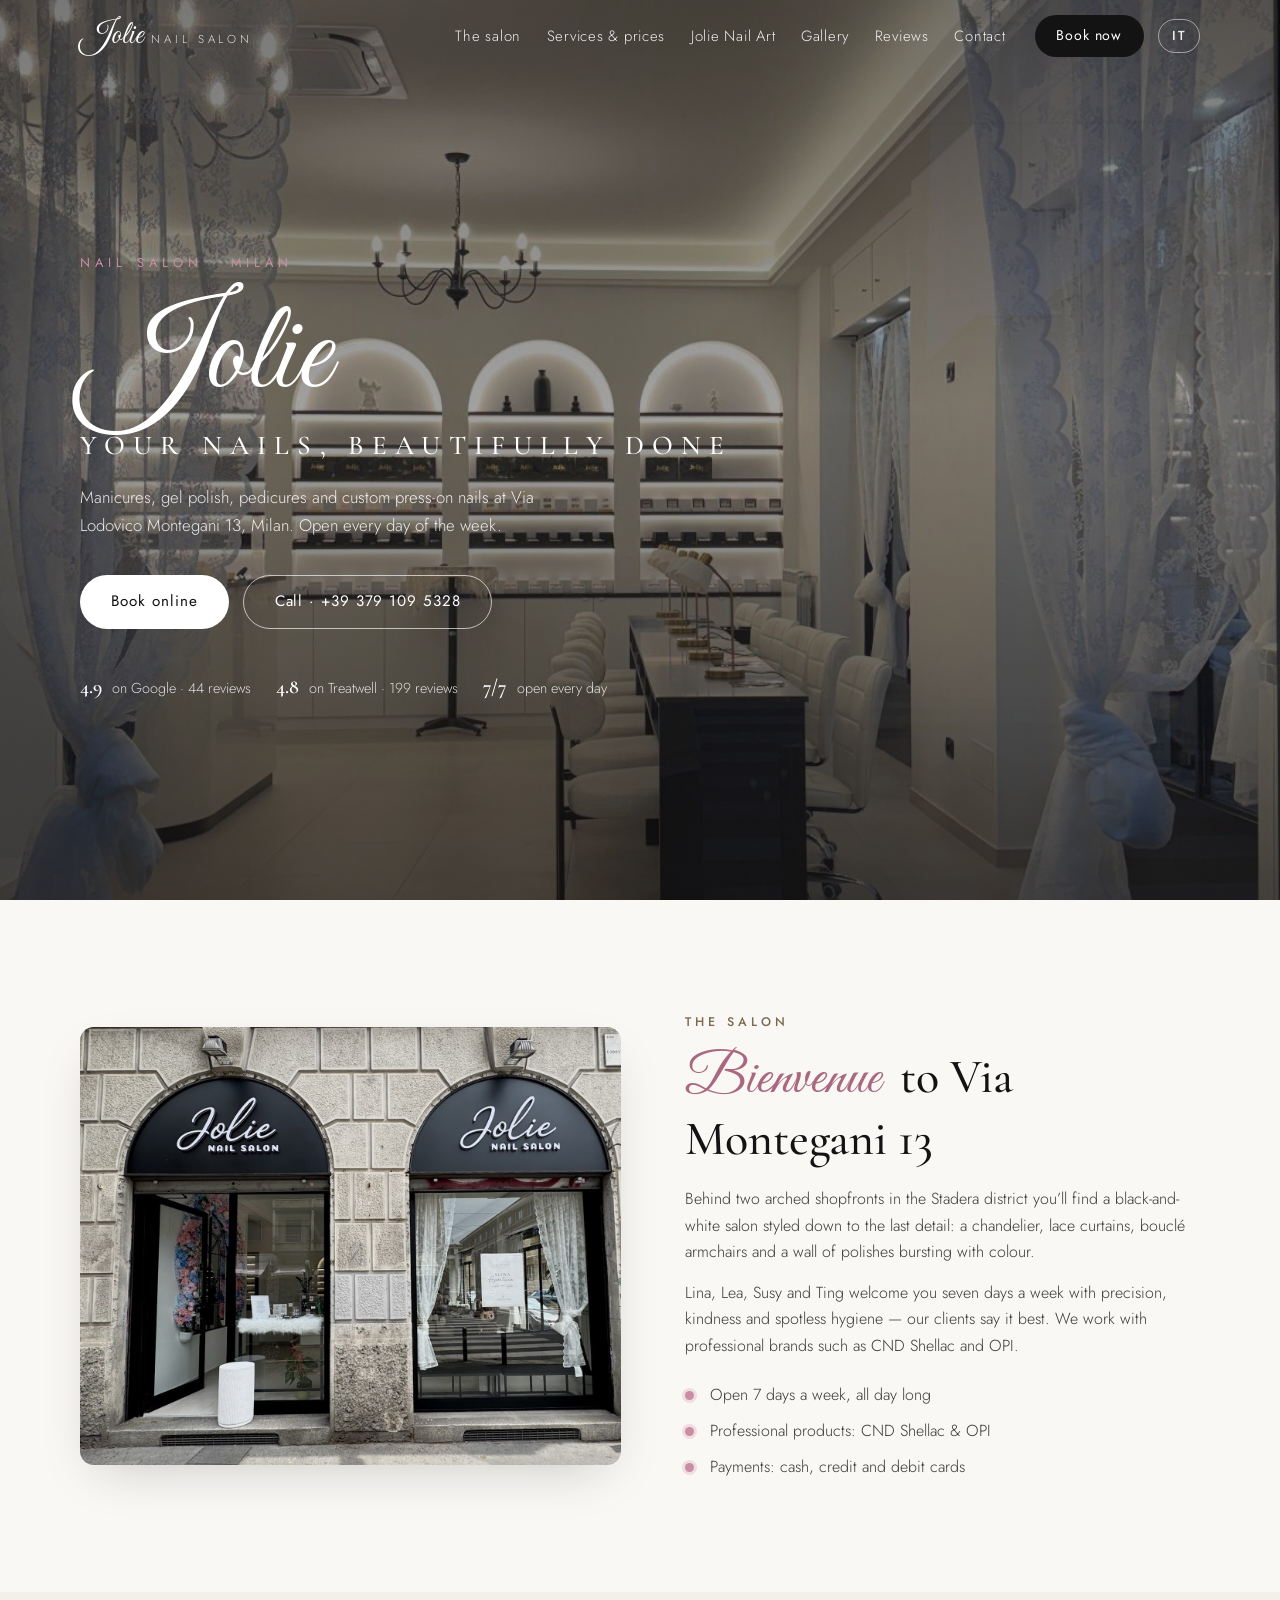
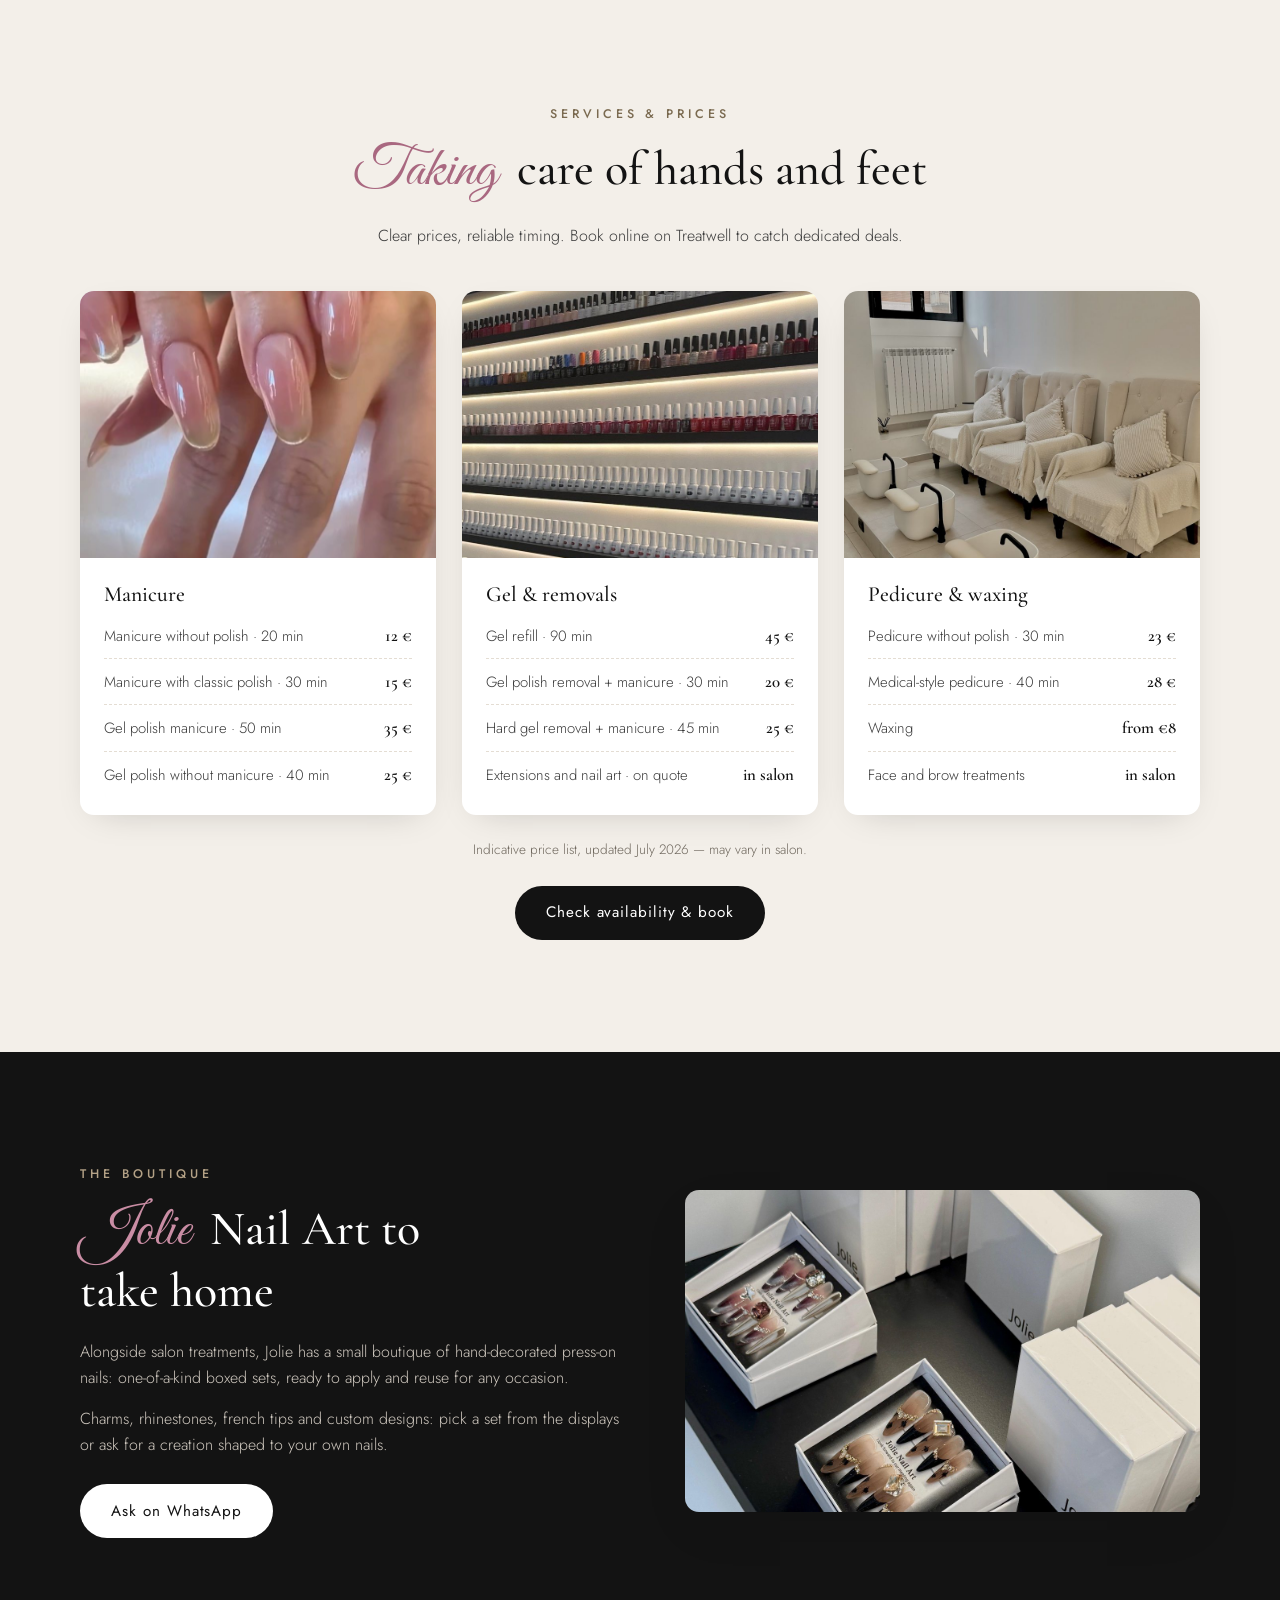
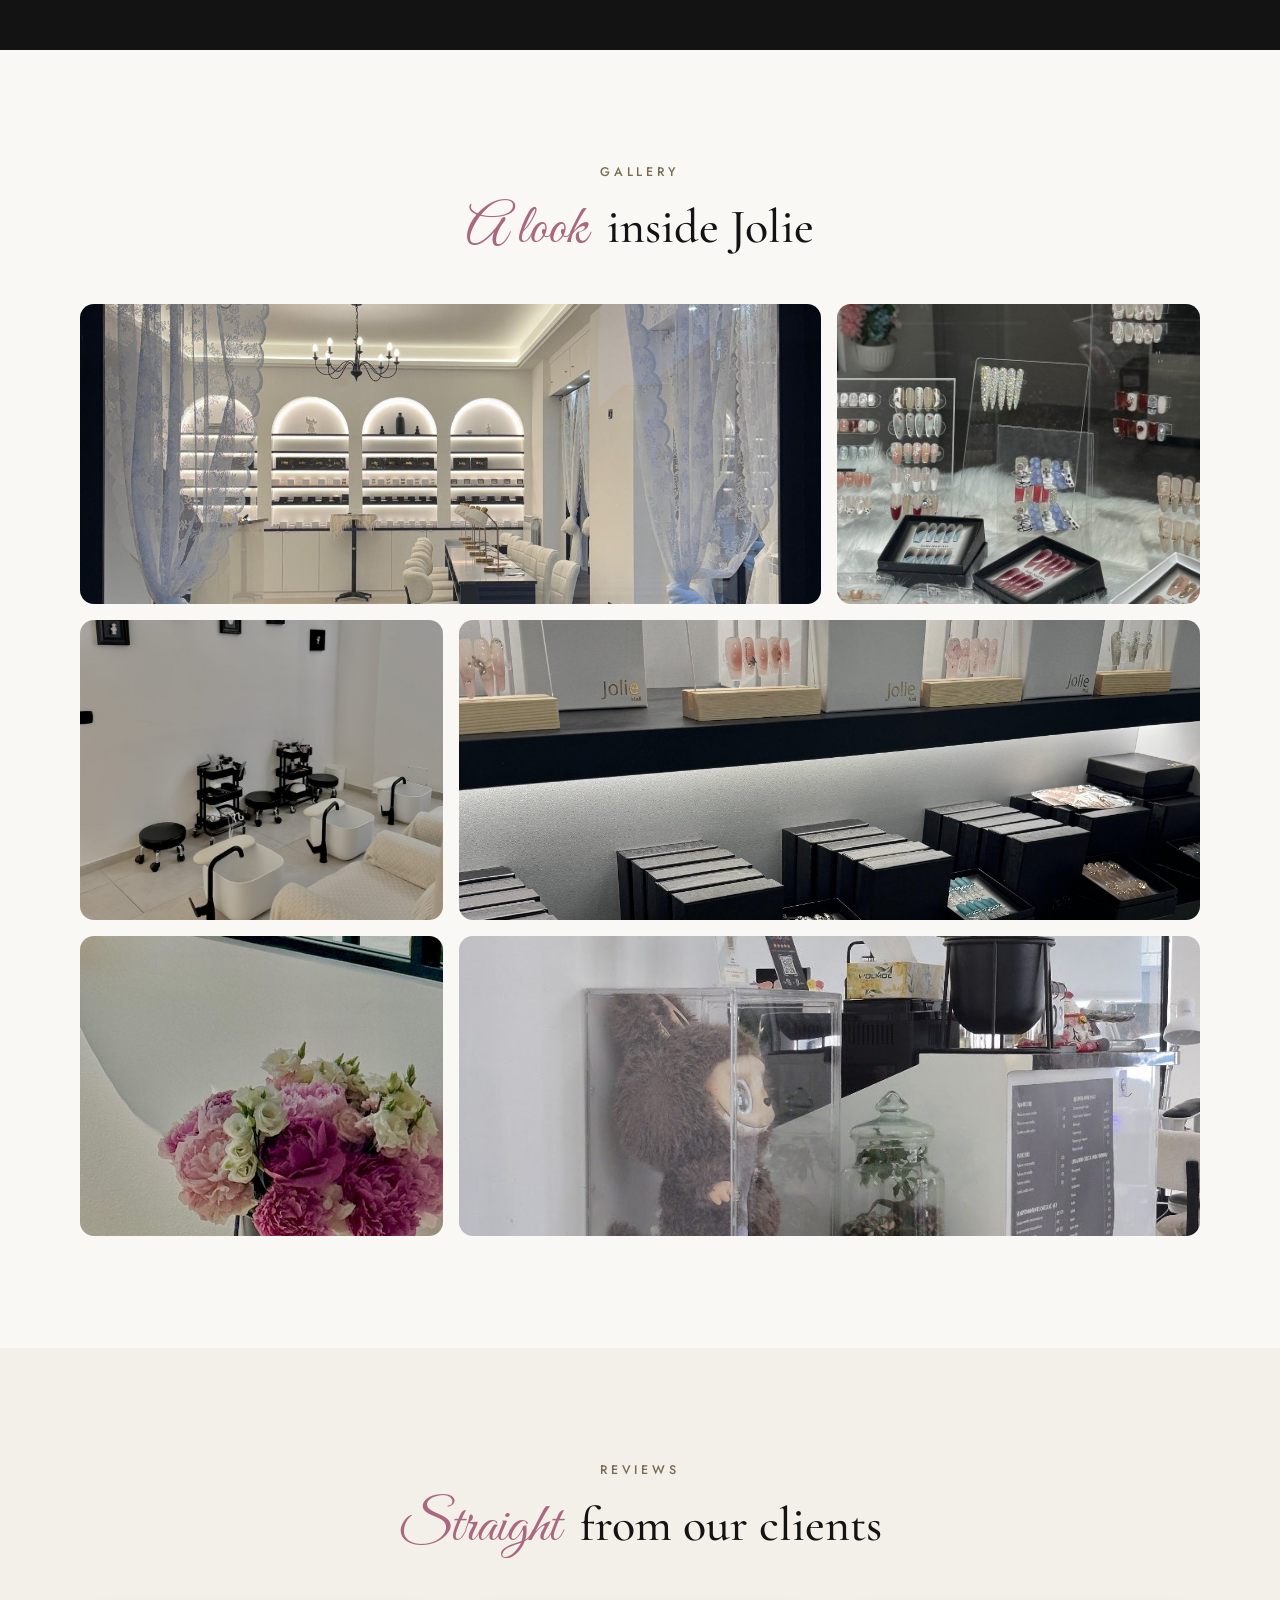
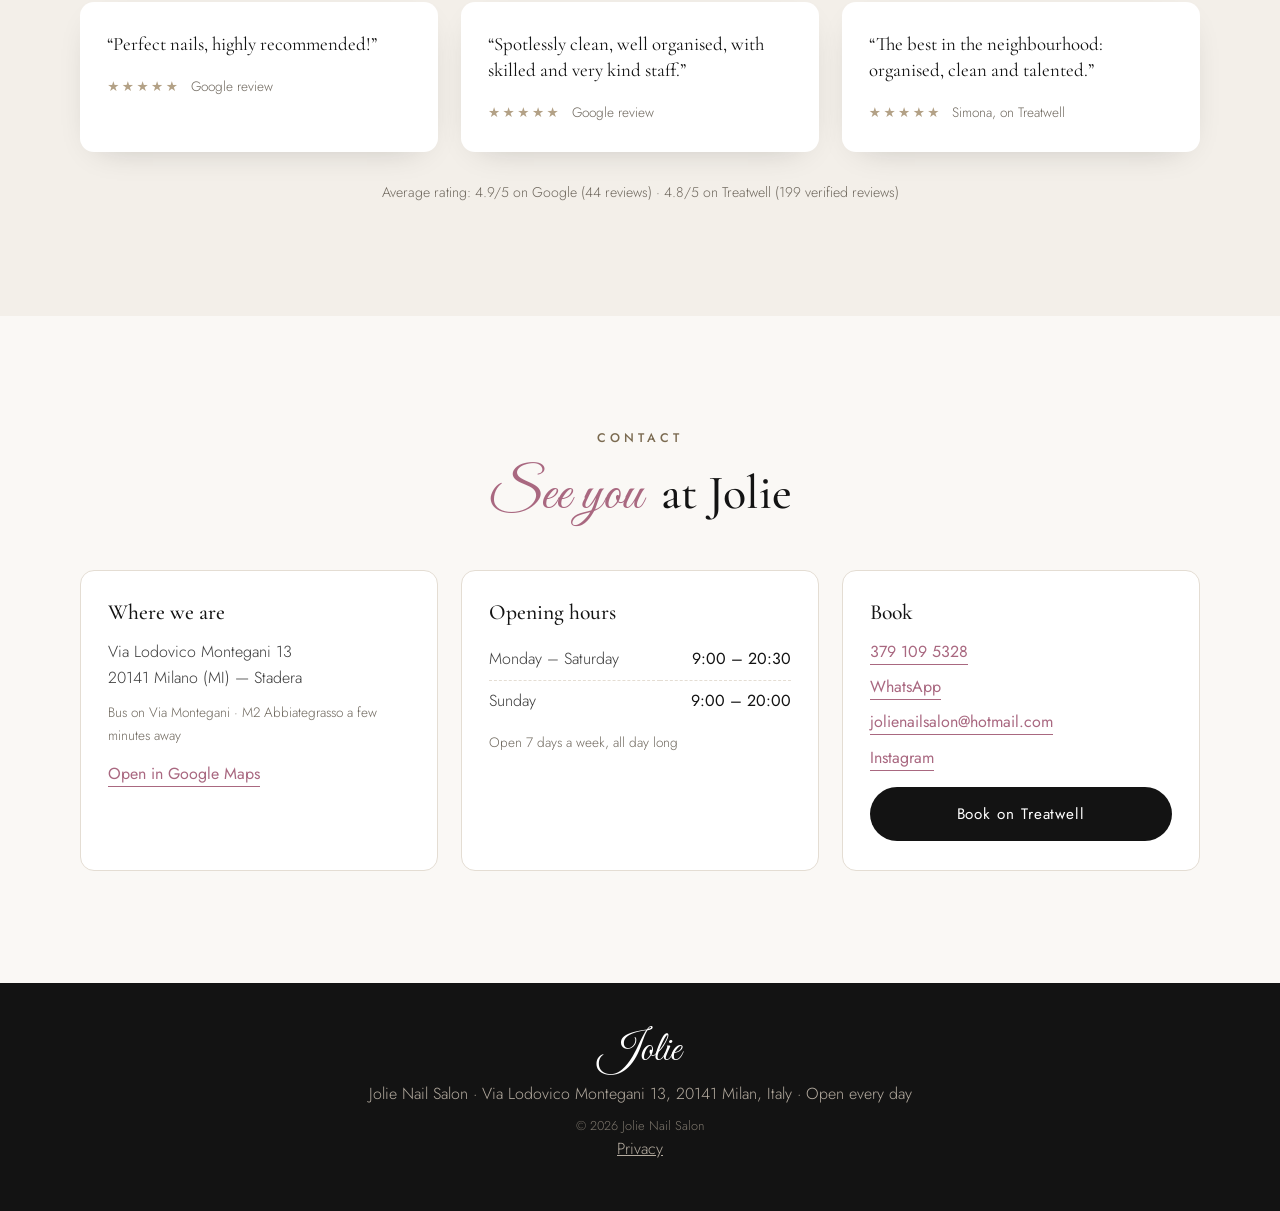
==== commit 3010698a: "Privacy e pulizia: caratteri sul sito, informativa, noindex - caratteri copiati nel sito: nessuna ri" ====
--- a/index.html
+++ b/index.html
@@ -3,6 +3,7 @@
 <head>
   <meta charset="UTF-8">
   <meta name="viewport" content="width=device-width, initial-scale=1.0">
+  <meta name="robots" content="noindex">
   <title>Jolie Nail Salon — Manicure, semipermanente e nail art a Milano (Stadera)</title>
   <meta name="description" content="Jolie Nail Salon, via Lodovico Montegani 13, Milano. Manicure, semipermanente, pedicure, refill gel e press-on personalizzate. Aperto 7 giorni su 7: lun–sab 9:00–20:30, dom 9:00–20:00.">
   <link rel="canonical" href="https://rotenzark.github.io/jolie-nail-salon/">
@@ -22,11 +23,9 @@
   <link rel="icon" href="assets/img/favicon-32.png" type="image/png" sizes="32x32">
   <link rel="apple-touch-icon" href="assets/img/apple-touch-icon.png">
 
-  <link rel="preconnect" href="https://fonts.googleapis.com">
-  <link rel="preconnect" href="https://fonts.gstatic.com" crossorigin>
-  <link href="https://fonts.googleapis.com/css2?family=Cormorant+Garamond:ital,wght@0,400;0,500;0,600;1,400&family=Great+Vibes&family=Jost:wght@300;400;500&display=swap" rel="stylesheet">
-
-  <link rel="stylesheet" href="css/style.css?v=1">
+  <link rel="stylesheet" href="fonts/fonts.css?v=1">
+
+  <link rel="stylesheet" href="css/style.css?v=2">
 
   <script type="application/ld+json">
   {
@@ -60,6 +59,20 @@
 </head>
 <body>
 
+<div class="intro" id="intro" aria-hidden="true">
+  <div class="intro-inner">
+    <div class="intro-nails">
+      <span class="intro-nail"><i></i></span>
+      <span class="intro-nail"><i></i></span>
+      <span class="intro-nail"><i></i></span>
+      <span class="intro-nail"><i></i></span>
+      <span class="intro-nail"><i></i></span>
+    </div>
+    <p class="intro-word">Jolie</p>
+    <p class="intro-sub">nail salon</p>
+  </div>
+</div>
+
 <a class="skip-link" href="#top" data-i18n="skip">Salta al contenuto</a>
 
 <header class="header" id="header">
@@ -291,8 +304,9 @@
     <p data-i18n="footer.line">Jolie Nail Salon · Via Lodovico Montegani 13, 20141 Milano · Aperto tutti i giorni</p>
     <p class="footer-small">© <span id="year">2026</span> Jolie Nail Salon</p>
   </div>
+  <p class="privacy-link"><a href="privacy.html">Privacy</a></p>
 </footer>
 
-<script src="js/main.js?v=1"></script>
+<script src="js/main.js?v=3"></script>
 </body>
 </html>
--- a/fonts/fonts.css
+++ b/fonts/fonts.css
@@ -0,0 +1,316 @@
+/* Caratteri ospitati sul sito: nessuna richiesta a Google Fonts o Fontshare (giro privacy 1/10/2026). Licenze in LICENSE.txt. */
+/* cyrillic-ext */
+@font-face {
+  font-family: 'Cormorant Garamond';
+  font-style: italic;
+  font-weight: 400;
+  font-display: swap;
+  src: url(cormorantgaramond-v21-co3smX5slCNuHLi8bLeY9MK7whWMhyjYrGFEsdtdc62E6zd58jD-hdM8Efs.woff2) format('woff2');
+  unicode-range: U+0460-052F, U+1C80-1C8A, U+20B4, U+2DE0-2DFF, U+A640-A69F, U+FE2E-FE2F;
+}
+/* cyrillic */
+@font-face {
+  font-family: 'Cormorant Garamond';
+  font-style: italic;
+  font-weight: 400;
+  font-display: swap;
+  src: url(cormorantgaramond-v21-co3smX5slCNuHLi8bLeY9MK7whWMhyjYrGFEsdtdc62E6zd58jD-jNM8Efs.woff2) format('woff2');
+  unicode-range: U+0301, U+0400-045F, U+0490-0491, U+04B0-04B1, U+2116;
+}
+/* vietnamese */
+@font-face {
+  font-family: 'Cormorant Garamond';
+  font-style: italic;
+  font-weight: 400;
+  font-display: swap;
+  src: url(cormorantgaramond-v21-co3smX5slCNuHLi8bLeY9MK7whWMhyjYrGFEsdtdc62E6zd58jD-h9M8Efs.woff2) format('woff2');
+  unicode-range: U+0102-0103, U+0110-0111, U+0128-0129, U+0168-0169, U+01A0-01A1, U+01AF-01B0, U+0300-0301, U+0303-0304, U+0308-0309, U+0323, U+0329, U+1EA0-1EF9, U+20AB;
+}
+/* latin-ext */
+@font-face {
+  font-family: 'Cormorant Garamond';
+  font-style: italic;
+  font-weight: 400;
+  font-display: swap;
+  src: url(cormorantgaramond-v21-co3smX5slCNuHLi8bLeY9MK7whWMhyjYrGFEsdtdc62E6zd58jD-htM8Efs.woff2) format('woff2');
+  unicode-range: U+0100-02BA, U+02BD-02C5, U+02C7-02CC, U+02CE-02D7, U+02DD-02FF, U+0304, U+0308, U+0329, U+1D00-1DBF, U+1E00-1E9F, U+1EF2-1EFF, U+2020, U+20A0-20AB, U+20AD-20C0, U+2113, U+2C60-2C7F, U+A720-A7FF;
+}
+/* latin */
+@font-face {
+  font-family: 'Cormorant Garamond';
+  font-style: italic;
+  font-weight: 400;
+  font-display: swap;
+  src: url(cormorantgaramond-v21-co3smX5slCNuHLi8bLeY9MK7whWMhyjYrGFEsdtdc62E6zd58jD-iNM8.woff2) format('woff2');
+  unicode-range: U+0000-00FF, U+0131, U+0152-0153, U+02BB-02BC, U+02C6, U+02DA, U+02DC, U+0304, U+0308, U+0329, U+2000-206F, U+20AC, U+2122, U+2191, U+2193, U+2212, U+2215, U+FEFF, U+FFFD;
+}
+/* cyrillic-ext */
+@font-face {
+  font-family: 'Cormorant Garamond';
+  font-style: normal;
+  font-weight: 400;
+  font-display: swap;
+  src: url(cormorantgaramond-v21-co3bmX5slCNuHLi8bLeY9MK7whWMhyjYpHtKgS4.woff2) format('woff2');
+  unicode-range: U+0460-052F, U+1C80-1C8A, U+20B4, U+2DE0-2DFF, U+A640-A69F, U+FE2E-FE2F;
+}
+/* cyrillic */
+@font-face {
+  font-family: 'Cormorant Garamond';
+  font-style: normal;
+  font-weight: 400;
+  font-display: swap;
+  src: url(cormorantgaramond-v21-co3bmX5slCNuHLi8bLeY9MK7whWMhyjYrXtKgS4.woff2) format('woff2');
+  unicode-range: U+0301, U+0400-045F, U+0490-0491, U+04B0-04B1, U+2116;
+}
+/* vietnamese */
+@font-face {
+  font-family: 'Cormorant Garamond';
+  font-style: normal;
+  font-weight: 400;
+  font-display: swap;
+  src: url(cormorantgaramond-v21-co3bmX5slCNuHLi8bLeY9MK7whWMhyjYpntKgS4.woff2) format('woff2');
+  unicode-range: U+0102-0103, U+0110-0111, U+0128-0129, U+0168-0169, U+01A0-01A1, U+01AF-01B0, U+0300-0301, U+0303-0304, U+0308-0309, U+0323, U+0329, U+1EA0-1EF9, U+20AB;
+}
+/* latin-ext */
+@font-face {
+  font-family: 'Cormorant Garamond';
+  font-style: normal;
+  font-weight: 400;
+  font-display: swap;
+  src: url(cormorantgaramond-v21-co3bmX5slCNuHLi8bLeY9MK7whWMhyjYp3tKgS4.woff2) format('woff2');
+  unicode-range: U+0100-02BA, U+02BD-02C5, U+02C7-02CC, U+02CE-02D7, U+02DD-02FF, U+0304, U+0308, U+0329, U+1D00-1DBF, U+1E00-1E9F, U+1EF2-1EFF, U+2020, U+20A0-20AB, U+20AD-20C0, U+2113, U+2C60-2C7F, U+A720-A7FF;
+}
+/* latin */
+@font-face {
+  font-family: 'Cormorant Garamond';
+  font-style: normal;
+  font-weight: 400;
+  font-display: swap;
+  src: url(cormorantgaramond-v21-co3bmX5slCNuHLi8bLeY9MK7whWMhyjYqXtK.woff2) format('woff2');
+  unicode-range: U+0000-00FF, U+0131, U+0152-0153, U+02BB-02BC, U+02C6, U+02DA, U+02DC, U+0304, U+0308, U+0329, U+2000-206F, U+20AC, U+2122, U+2191, U+2193, U+2212, U+2215, U+FEFF, U+FFFD;
+}
+/* cyrillic-ext */
+@font-face {
+  font-family: 'Cormorant Garamond';
+  font-style: normal;
+  font-weight: 500;
+  font-display: swap;
+  src: url(cormorantgaramond-v21-co3bmX5slCNuHLi8bLeY9MK7whWMhyjYpHtKgS4.woff2) format('woff2');
+  unicode-range: U+0460-052F, U+1C80-1C8A, U+20B4, U+2DE0-2DFF, U+A640-A69F, U+FE2E-FE2F;
+}
+/* cyrillic */
+@font-face {
+  font-family: 'Cormorant Garamond';
+  font-style: normal;
+  font-weight: 500;
+  font-display: swap;
+  src: url(cormorantgaramond-v21-co3bmX5slCNuHLi8bLeY9MK7whWMhyjYrXtKgS4.woff2) format('woff2');
+  unicode-range: U+0301, U+0400-045F, U+0490-0491, U+04B0-04B1, U+2116;
+}
+/* vietnamese */
+@font-face {
+  font-family: 'Cormorant Garamond';
+  font-style: normal;
+  font-weight: 500;
+  font-display: swap;
+  src: url(cormorantgaramond-v21-co3bmX5slCNuHLi8bLeY9MK7whWMhyjYpntKgS4.woff2) format('woff2');
+  unicode-range: U+0102-0103, U+0110-0111, U+0128-0129, U+0168-0169, U+01A0-01A1, U+01AF-01B0, U+0300-0301, U+0303-0304, U+0308-0309, U+0323, U+0329, U+1EA0-1EF9, U+20AB;
+}
+/* latin-ext */
+@font-face {
+  font-family: 'Cormorant Garamond';
+  font-style: normal;
+  font-weight: 500;
+  font-display: swap;
+  src: url(cormorantgaramond-v21-co3bmX5slCNuHLi8bLeY9MK7whWMhyjYp3tKgS4.woff2) format('woff2');
+  unicode-range: U+0100-02BA, U+02BD-02C5, U+02C7-02CC, U+02CE-02D7, U+02DD-02FF, U+0304, U+0308, U+0329, U+1D00-1DBF, U+1E00-1E9F, U+1EF2-1EFF, U+2020, U+20A0-20AB, U+20AD-20C0, U+2113, U+2C60-2C7F, U+A720-A7FF;
+}
+/* latin */
+@font-face {
+  font-family: 'Cormorant Garamond';
+  font-style: normal;
+  font-weight: 500;
+  font-display: swap;
+  src: url(cormorantgaramond-v21-co3bmX5slCNuHLi8bLeY9MK7whWMhyjYqXtK.woff2) format('woff2');
+  unicode-range: U+0000-00FF, U+0131, U+0152-0153, U+02BB-02BC, U+02C6, U+02DA, U+02DC, U+0304, U+0308, U+0329, U+2000-206F, U+20AC, U+2122, U+2191, U+2193, U+2212, U+2215, U+FEFF, U+FFFD;
+}
+/* cyrillic-ext */
+@font-face {
+  font-family: 'Cormorant Garamond';
+  font-style: normal;
+  font-weight: 600;
+  font-display: swap;
+  src: url(cormorantgaramond-v21-co3bmX5slCNuHLi8bLeY9MK7whWMhyjYpHtKgS4.woff2) format('woff2');
+  unicode-range: U+0460-052F, U+1C80-1C8A, U+20B4, U+2DE0-2DFF, U+A640-A69F, U+FE2E-FE2F;
+}
+/* cyrillic */
+@font-face {
+  font-family: 'Cormorant Garamond';
+  font-style: normal;
+  font-weight: 600;
+  font-display: swap;
+  src: url(cormorantgaramond-v21-co3bmX5slCNuHLi8bLeY9MK7whWMhyjYrXtKgS4.woff2) format('woff2');
+  unicode-range: U+0301, U+0400-045F, U+0490-0491, U+04B0-04B1, U+2116;
+}
+/* vietnamese */
+@font-face {
+  font-family: 'Cormorant Garamond';
+  font-style: normal;
+  font-weight: 600;
+  font-display: swap;
+  src: url(cormorantgaramond-v21-co3bmX5slCNuHLi8bLeY9MK7whWMhyjYpntKgS4.woff2) format('woff2');
+  unicode-range: U+0102-0103, U+0110-0111, U+0128-0129, U+0168-0169, U+01A0-01A1, U+01AF-01B0, U+0300-0301, U+0303-0304, U+0308-0309, U+0323, U+0329, U+1EA0-1EF9, U+20AB;
+}
+/* latin-ext */
+@font-face {
+  font-family: 'Cormorant Garamond';
+  font-style: normal;
+  font-weight: 600;
+  font-display: swap;
+  src: url(cormorantgaramond-v21-co3bmX5slCNuHLi8bLeY9MK7whWMhyjYp3tKgS4.woff2) format('woff2');
+  unicode-range: U+0100-02BA, U+02BD-02C5, U+02C7-02CC, U+02CE-02D7, U+02DD-02FF, U+0304, U+0308, U+0329, U+1D00-1DBF, U+1E00-1E9F, U+1EF2-1EFF, U+2020, U+20A0-20AB, U+20AD-20C0, U+2113, U+2C60-2C7F, U+A720-A7FF;
+}
+/* latin */
+@font-face {
+  font-family: 'Cormorant Garamond';
+  font-style: normal;
+  font-weight: 600;
+  font-display: swap;
+  src: url(cormorantgaramond-v21-co3bmX5slCNuHLi8bLeY9MK7whWMhyjYqXtK.woff2) format('woff2');
+  unicode-range: U+0000-00FF, U+0131, U+0152-0153, U+02BB-02BC, U+02C6, U+02DA, U+02DC, U+0304, U+0308, U+0329, U+2000-206F, U+20AC, U+2122, U+2191, U+2193, U+2212, U+2215, U+FEFF, U+FFFD;
+}
+/* cyrillic-ext */
+@font-face {
+  font-family: 'Great Vibes';
+  font-style: normal;
+  font-weight: 400;
+  font-display: swap;
+  src: url(greatvibes-v21-RWmMoKWR9v4ksMfaWd_JN9XIiaQ6DQ.woff2) format('woff2');
+  unicode-range: U+0460-052F, U+1C80-1C8A, U+20B4, U+2DE0-2DFF, U+A640-A69F, U+FE2E-FE2F;
+}
+/* cyrillic */
+@font-face {
+  font-family: 'Great Vibes';
+  font-style: normal;
+  font-weight: 400;
+  font-display: swap;
+  src: url(greatvibes-v21-RWmMoKWR9v4ksMfaWd_JN9XBiaQ6DQ.woff2) format('woff2');
+  unicode-range: U+0301, U+0400-045F, U+0490-0491, U+04B0-04B1, U+2116;
+}
+/* greek-ext */
+@font-face {
+  font-family: 'Great Vibes';
+  font-style: normal;
+  font-weight: 400;
+  font-display: swap;
+  src: url(greatvibes-v21-RWmMoKWR9v4ksMfaWd_JN9XJiaQ6DQ.woff2) format('woff2');
+  unicode-range: U+1F00-1FFF;
+}
+/* vietnamese */
+@font-face {
+  font-family: 'Great Vibes';
+  font-style: normal;
+  font-weight: 400;
+  font-display: swap;
+  src: url(greatvibes-v21-RWmMoKWR9v4ksMfaWd_JN9XKiaQ6DQ.woff2) format('woff2');
+  unicode-range: U+0102-0103, U+0110-0111, U+0128-0129, U+0168-0169, U+01A0-01A1, U+01AF-01B0, U+0300-0301, U+0303-0304, U+0308-0309, U+0323, U+0329, U+1EA0-1EF9, U+20AB;
+}
+/* latin-ext */
+@font-face {
+  font-family: 'Great Vibes';
+  font-style: normal;
+  font-weight: 400;
+  font-display: swap;
+  src: url(greatvibes-v21-RWmMoKWR9v4ksMfaWd_JN9XLiaQ6DQ.woff2) format('woff2');
+  unicode-range: U+0100-02BA, U+02BD-02C5, U+02C7-02CC, U+02CE-02D7, U+02DD-02FF, U+0304, U+0308, U+0329, U+1D00-1DBF, U+1E00-1E9F, U+1EF2-1EFF, U+2020, U+20A0-20AB, U+20AD-20C0, U+2113, U+2C60-2C7F, U+A720-A7FF;
+}
+/* latin */
+@font-face {
+  font-family: 'Great Vibes';
+  font-style: normal;
+  font-weight: 400;
+  font-display: swap;
+  src: url(greatvibes-v21-RWmMoKWR9v4ksMfaWd_JN9XFiaQ.woff2) format('woff2');
+  unicode-range: U+0000-00FF, U+0131, U+0152-0153, U+02BB-02BC, U+02C6, U+02DA, U+02DC, U+0304, U+0308, U+0329, U+2000-206F, U+20AC, U+2122, U+2191, U+2193, U+2212, U+2215, U+FEFF, U+FFFD;
+}
+/* cyrillic */
+@font-face {
+  font-family: 'Jost';
+  font-style: normal;
+  font-weight: 300;
+  font-display: swap;
+  src: url(jost-v20-92zatBhPNqw73oDd4iYl.woff2) format('woff2');
+  unicode-range: U+0301, U+0400-045F, U+0490-0491, U+04B0-04B1, U+2116;
+}
+/* latin-ext */
+@font-face {
+  font-family: 'Jost';
+  font-style: normal;
+  font-weight: 300;
+  font-display: swap;
+  src: url(jost-v20-92zatBhPNqw73ord4iYl.woff2) format('woff2');
+  unicode-range: U+0100-02BA, U+02BD-02C5, U+02C7-02CC, U+02CE-02D7, U+02DD-02FF, U+0304, U+0308, U+0329, U+1D00-1DBF, U+1E00-1E9F, U+1EF2-1EFF, U+2020, U+20A0-20AB, U+20AD-20C0, U+2113, U+2C60-2C7F, U+A720-A7FF;
+}
+/* latin */
+@font-face {
+  font-family: 'Jost';
+  font-style: normal;
+  font-weight: 300;
+  font-display: swap;
+  src: url(jost-v20-92zatBhPNqw73oTd4g.woff2) format('woff2');
+  unicode-range: U+0000-00FF, U+0131, U+0152-0153, U+02BB-02BC, U+02C6, U+02DA, U+02DC, U+0304, U+0308, U+0329, U+2000-206F, U+20AC, U+2122, U+2191, U+2193, U+2212, U+2215, U+FEFF, U+FFFD;
+}
+/* cyrillic */
+@font-face {
+  font-family: 'Jost';
+  font-style: normal;
+  font-weight: 400;
+  font-display: swap;
+  src: url(jost-v20-92zatBhPNqw73oDd4iYl.woff2) format('woff2');
+  unicode-range: U+0301, U+0400-045F, U+0490-0491, U+04B0-04B1, U+2116;
+}
+/* latin-ext */
+@font-face {
+  font-family: 'Jost';
+  font-style: normal;
+  font-weight: 400;
+  font-display: swap;
+  src: url(jost-v20-92zatBhPNqw73ord4iYl.woff2) format('woff2');
+  unicode-range: U+0100-02BA, U+02BD-02C5, U+02C7-02CC, U+02CE-02D7, U+02DD-02FF, U+0304, U+0308, U+0329, U+1D00-1DBF, U+1E00-1E9F, U+1EF2-1EFF, U+2020, U+20A0-20AB, U+20AD-20C0, U+2113, U+2C60-2C7F, U+A720-A7FF;
+}
+/* latin */
+@font-face {
+  font-family: 'Jost';
+  font-style: normal;
+  font-weight: 400;
+  font-display: swap;
+  src: url(jost-v20-92zatBhPNqw73oTd4g.woff2) format('woff2');
+  unicode-range: U+0000-00FF, U+0131, U+0152-0153, U+02BB-02BC, U+02C6, U+02DA, U+02DC, U+0304, U+0308, U+0329, U+2000-206F, U+20AC, U+2122, U+2191, U+2193, U+2212, U+2215, U+FEFF, U+FFFD;
+}
+/* cyrillic */
+@font-face {
+  font-family: 'Jost';
+  font-style: normal;
+  font-weight: 500;
+  font-display: swap;
+  src: url(jost-v20-92zatBhPNqw73oDd4iYl.woff2) format('woff2');
+  unicode-range: U+0301, U+0400-045F, U+0490-0491, U+04B0-04B1, U+2116;
+}
+/* latin-ext */
+@font-face {
+  font-family: 'Jost';
+  font-style: normal;
+  font-weight: 500;
+  font-display: swap;
+  src: url(jost-v20-92zatBhPNqw73ord4iYl.woff2) format('woff2');
+  unicode-range: U+0100-02BA, U+02BD-02C5, U+02C7-02CC, U+02CE-02D7, U+02DD-02FF, U+0304, U+0308, U+0329, U+1D00-1DBF, U+1E00-1E9F, U+1EF2-1EFF, U+2020, U+20A0-20AB, U+20AD-20C0, U+2113, U+2C60-2C7F, U+A720-A7FF;
+}
+/* latin */
+@font-face {
+  font-family: 'Jost';
+  font-style: normal;
+  font-weight: 500;
+  font-display: swap;
+  src: url(jost-v20-92zatBhPNqw73oTd4g.woff2) format('woff2');
+  unicode-range: U+0000-00FF, U+0131, U+0152-0153, U+02BB-02BC, U+02C6, U+02DA, U+02DC, U+0304, U+0308, U+0329, U+2000-206F, U+20AC, U+2122, U+2191, U+2193, U+2212, U+2215, U+FEFF, U+FFFD;
+}
--- a/css/style.css
+++ b/css/style.css
@@ -94,6 +94,61 @@
 }
 .text-link:hover { color: var(--ink); }
 
+/* ---------- Intro: cinque unghie che si smaltano ---------- */
+.intro { display: none; }
+.js .intro {
+  display: flex; position: fixed; inset: 0; z-index: 300;
+  background: var(--porcelain);
+  align-items: center; justify-content: center;
+  transition: transform .65s cubic-bezier(.65, 0, .35, 1);
+}
+.js .intro.is-done { transform: translateY(-101%); }
+.intro-inner { text-align: center; }
+.intro-nails { display: flex; justify-content: center; align-items: flex-end; gap: 11px; height: 96px; }
+.intro-nail {
+  position: relative; width: 26px;
+  border: 1.5px solid var(--ink); border-radius: 999px;
+  overflow: hidden; background: var(--white);
+}
+.intro-nail:nth-child(1) { height: 54px; }
+.intro-nail:nth-child(2) { height: 72px; }
+.intro-nail:nth-child(3) { height: 84px; }
+.intro-nail:nth-child(4) { height: 74px; }
+.intro-nail:nth-child(5) { height: 56px; }
+.intro-nail i {
+  position: absolute; inset: 0;
+  background: linear-gradient(180deg, var(--blush) 0%, var(--blush-deep) 100%);
+  transform: scaleY(0); transform-origin: bottom;
+}
+.is-painting .intro-nail i { animation: intro-fill .5s ease forwards; }
+.is-painting .intro-nail:nth-child(1) i { animation-delay: .1s; }
+.is-painting .intro-nail:nth-child(2) i { animation-delay: .28s; }
+.is-painting .intro-nail:nth-child(3) i { animation-delay: .46s; }
+.is-painting .intro-nail:nth-child(4) i { animation-delay: .64s; }
+.is-painting .intro-nail:nth-child(5) i { animation-delay: .82s; }
+.intro-word {
+  font-family: var(--font-script); font-size: 3rem; color: var(--ink);
+  line-height: 1.1; margin-top: 1.1rem; opacity: 0;
+}
+.intro-sub {
+  font-size: .68rem; letter-spacing: .42em; text-transform: uppercase;
+  color: var(--champagne-deep); margin-top: .2rem; opacity: 0;
+}
+.is-painting .intro-word { animation: intro-fade .7s ease .95s forwards; }
+.is-painting .intro-sub { animation: intro-fade .7s ease 1.15s forwards; }
+@keyframes intro-fill { to { transform: scaleY(1); } }
+@keyframes intro-fade { to { opacity: 1; } }
+body.intro-lock { overflow: hidden; }
+
+/* la hero entra quando l'intro se ne va */
+.js .hero-content { opacity: 0; transform: translateY(18px); transition: opacity .8s ease, transform .8s ease; }
+.js.intro-done .hero-content { opacity: 1; transform: none; }
+
+@media (prefers-reduced-motion: reduce) {
+  .js .intro { display: none; }
+  .js .hero-content, .js.intro-done .hero-content { opacity: 1; transform: none; transition: none; }
+}
+
 /* ---------- Header ---------- */
 .header {
   position: fixed; inset: 0 0 auto 0; z-index: 100;
